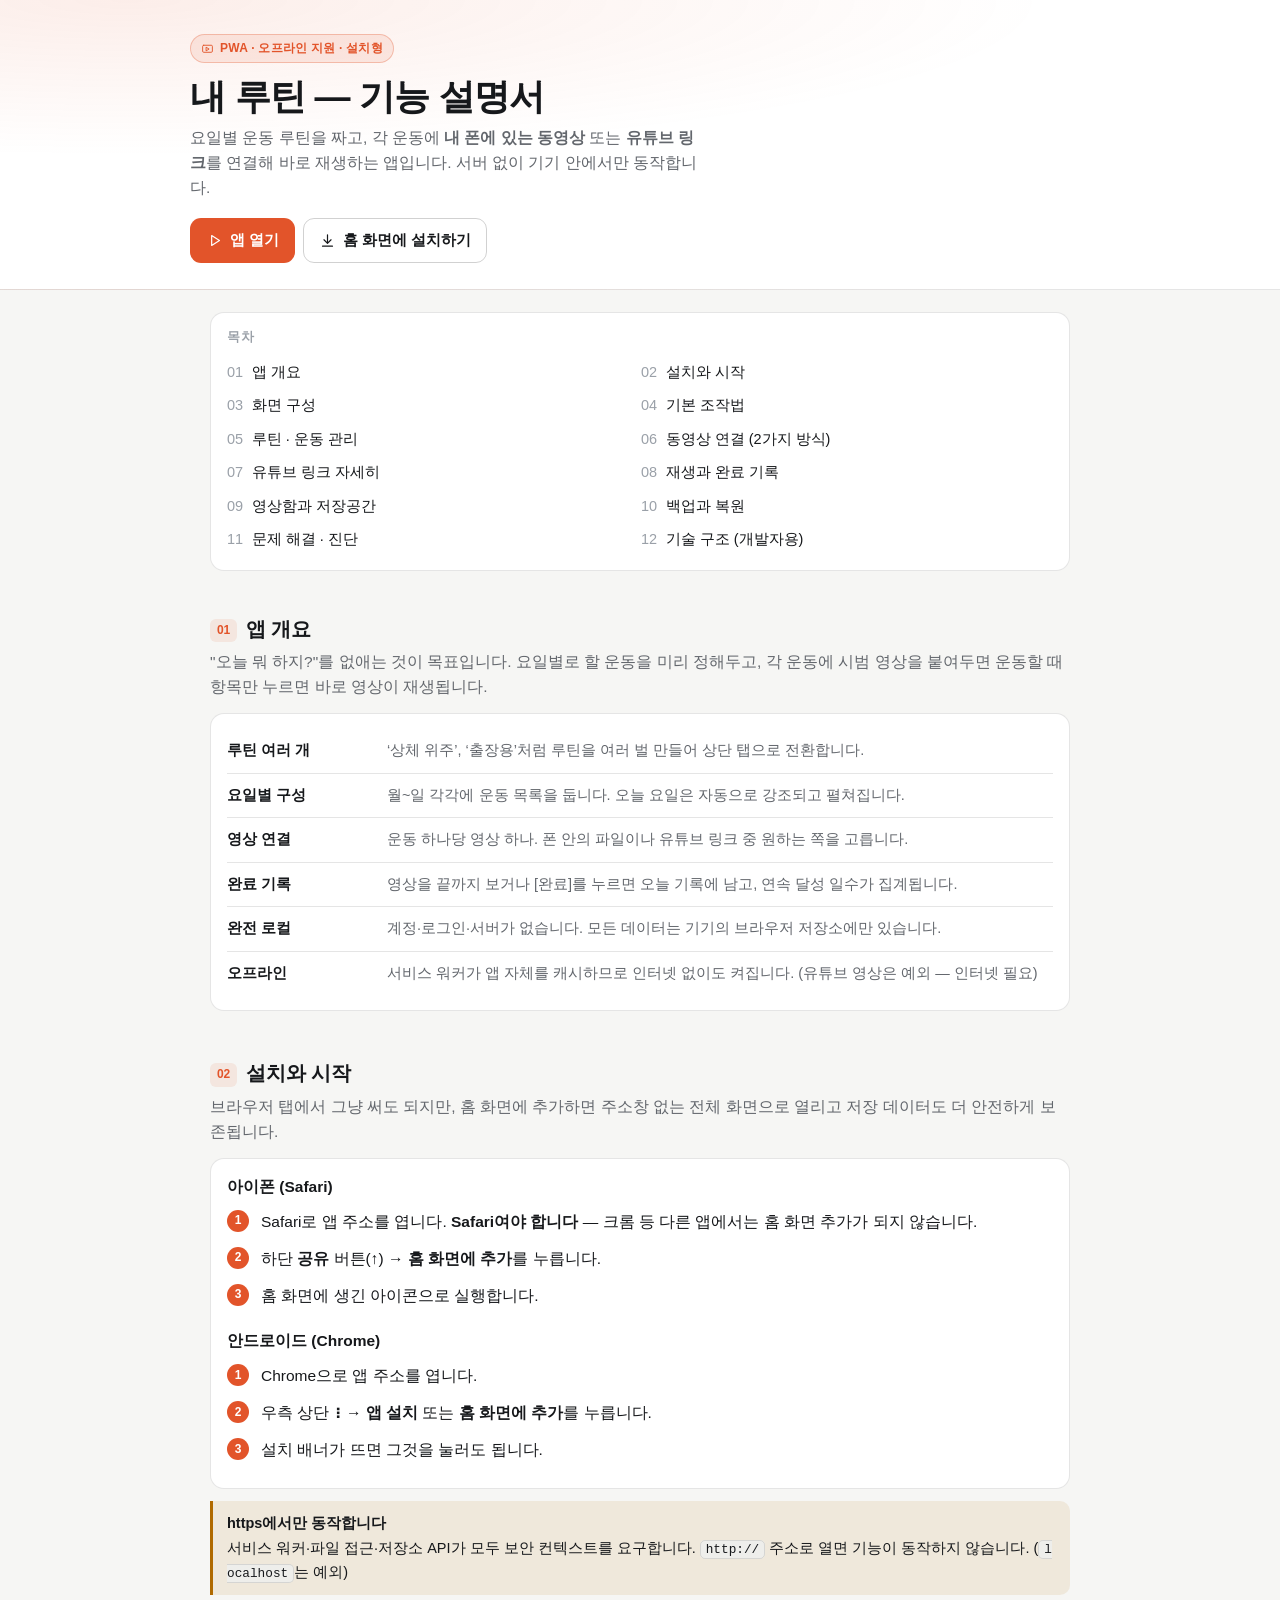
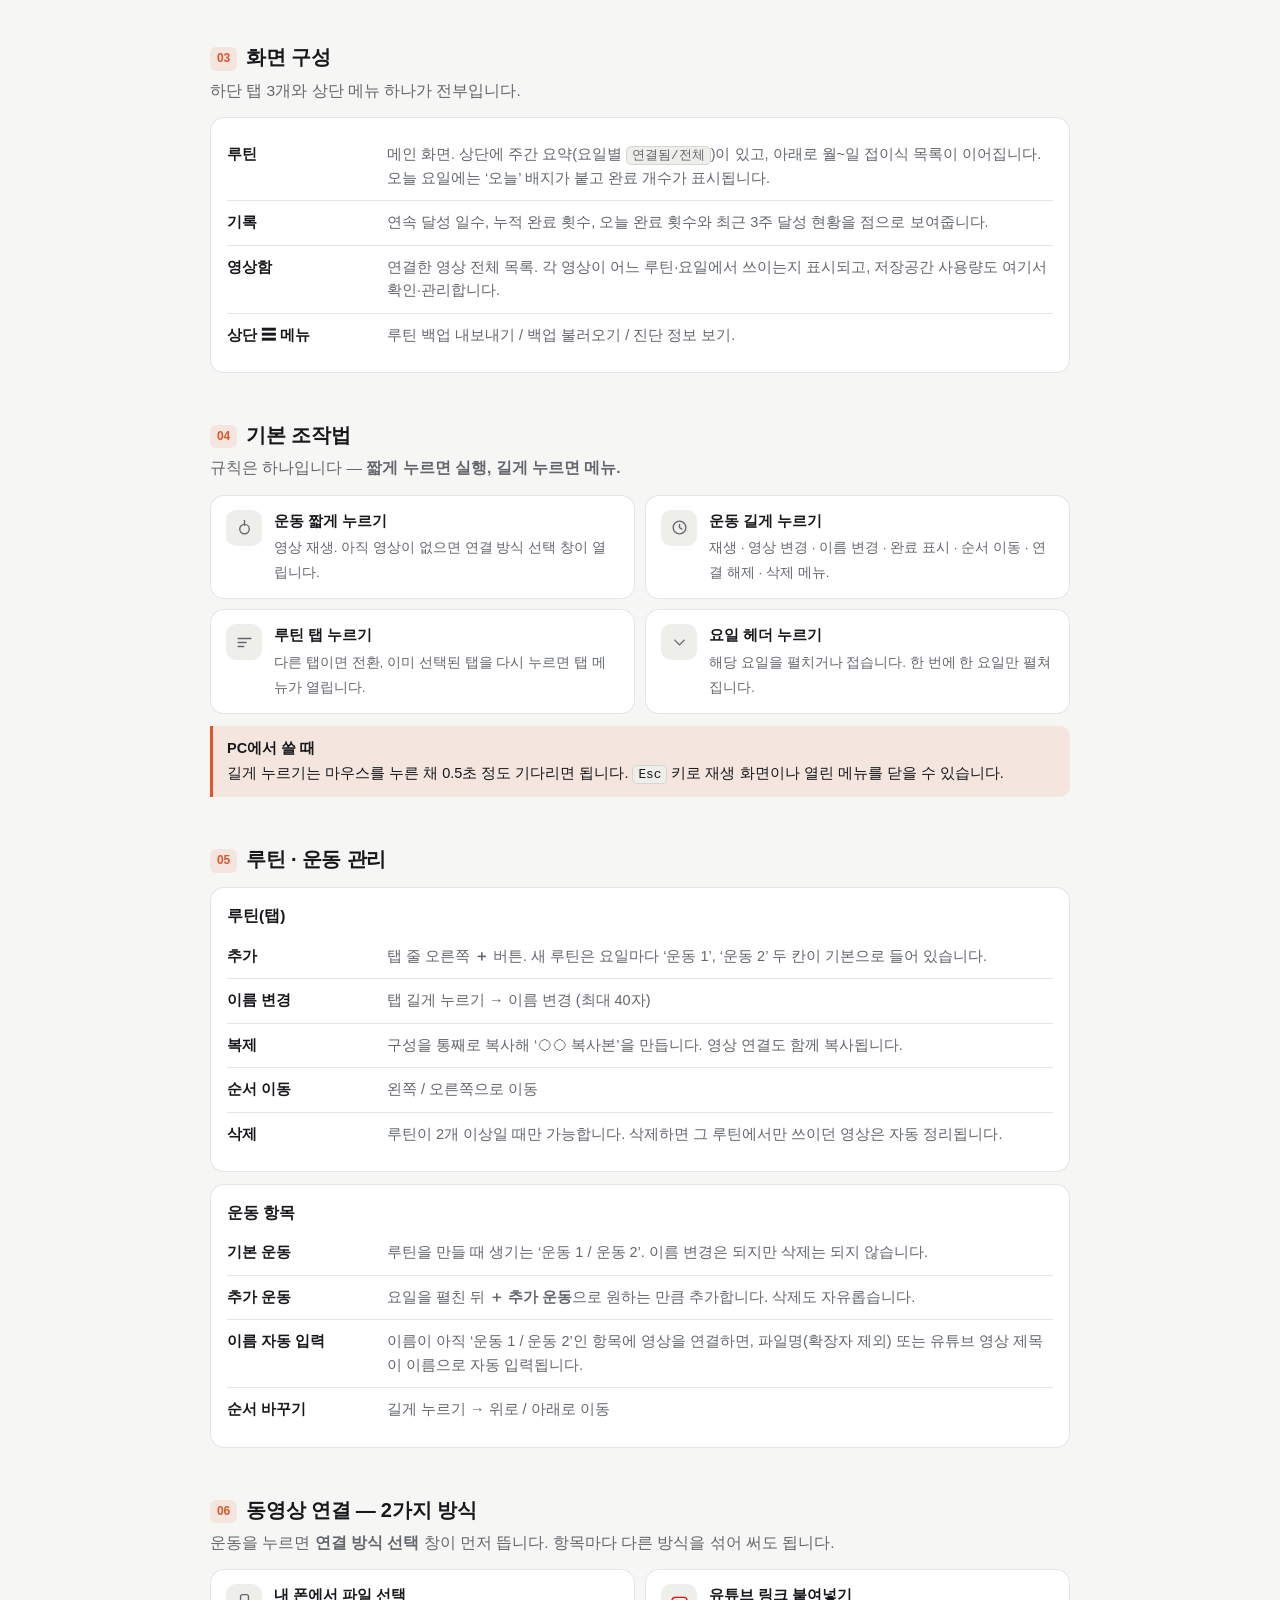
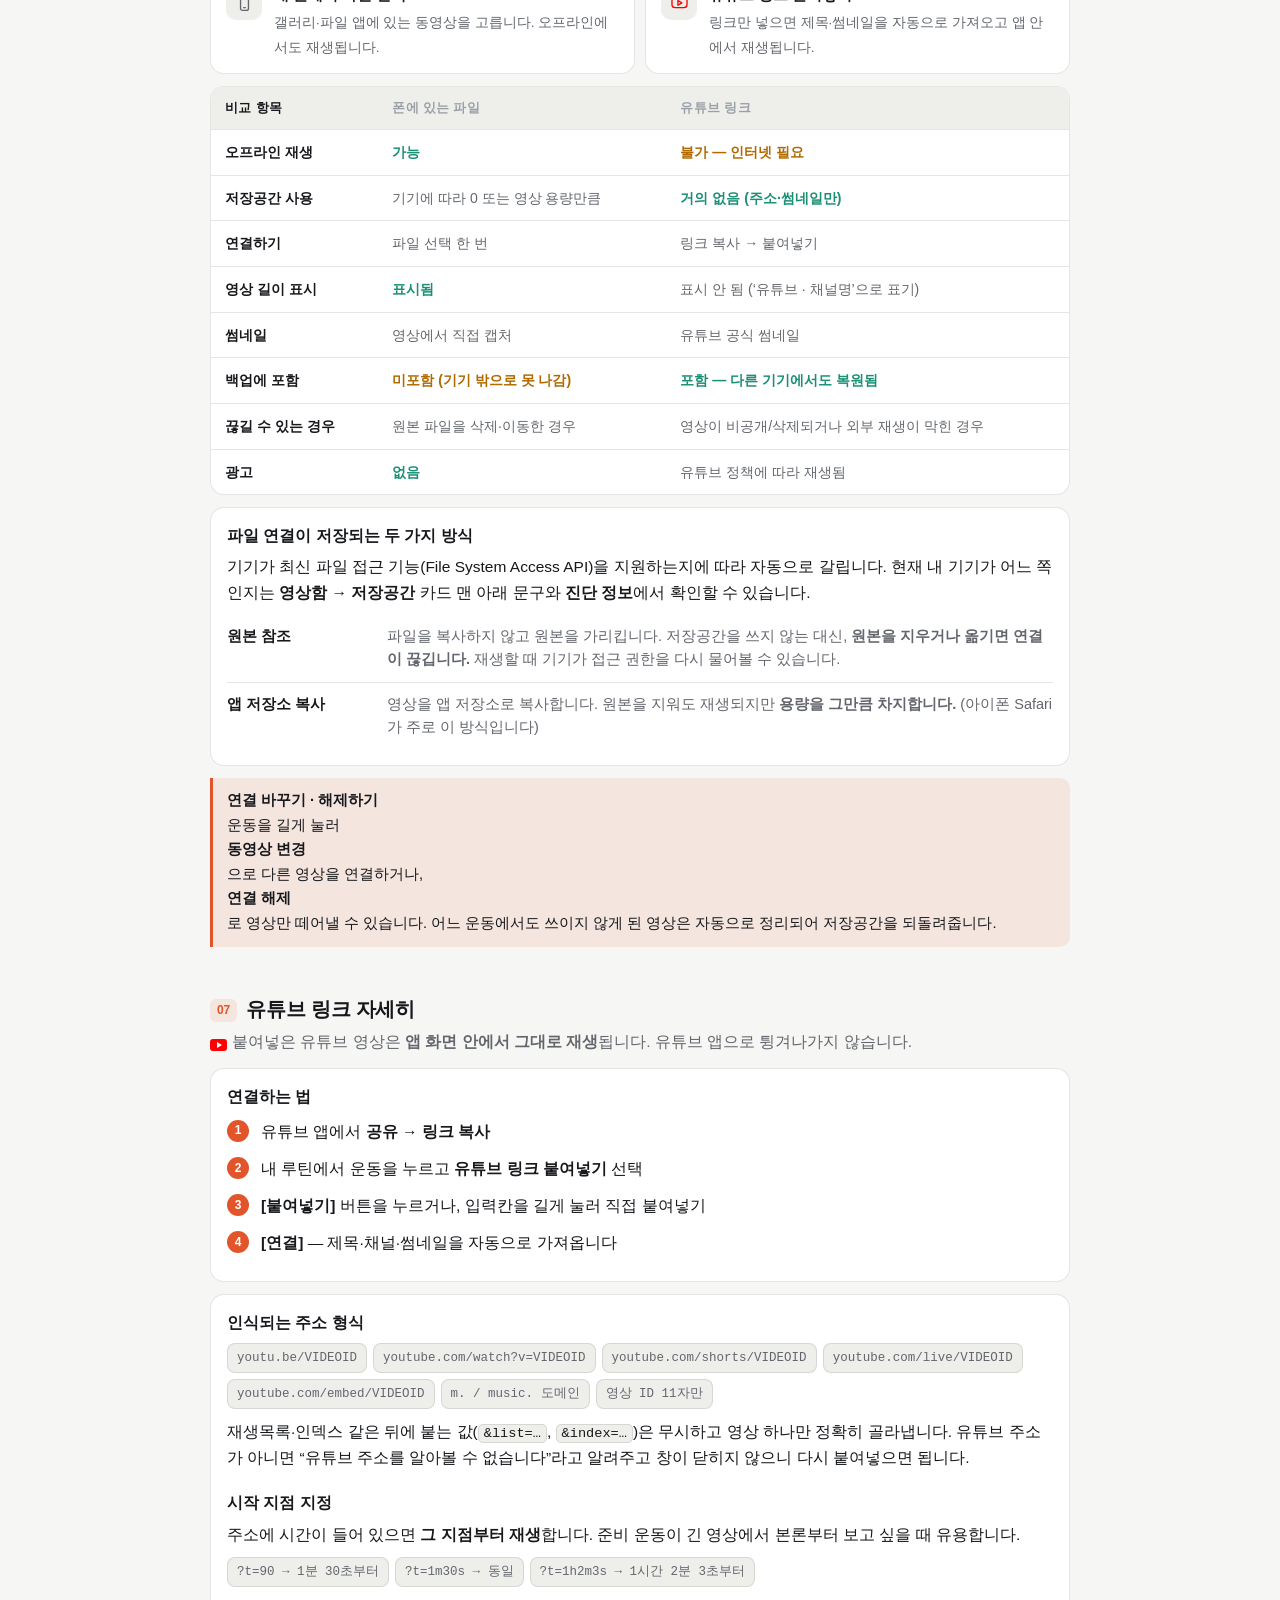
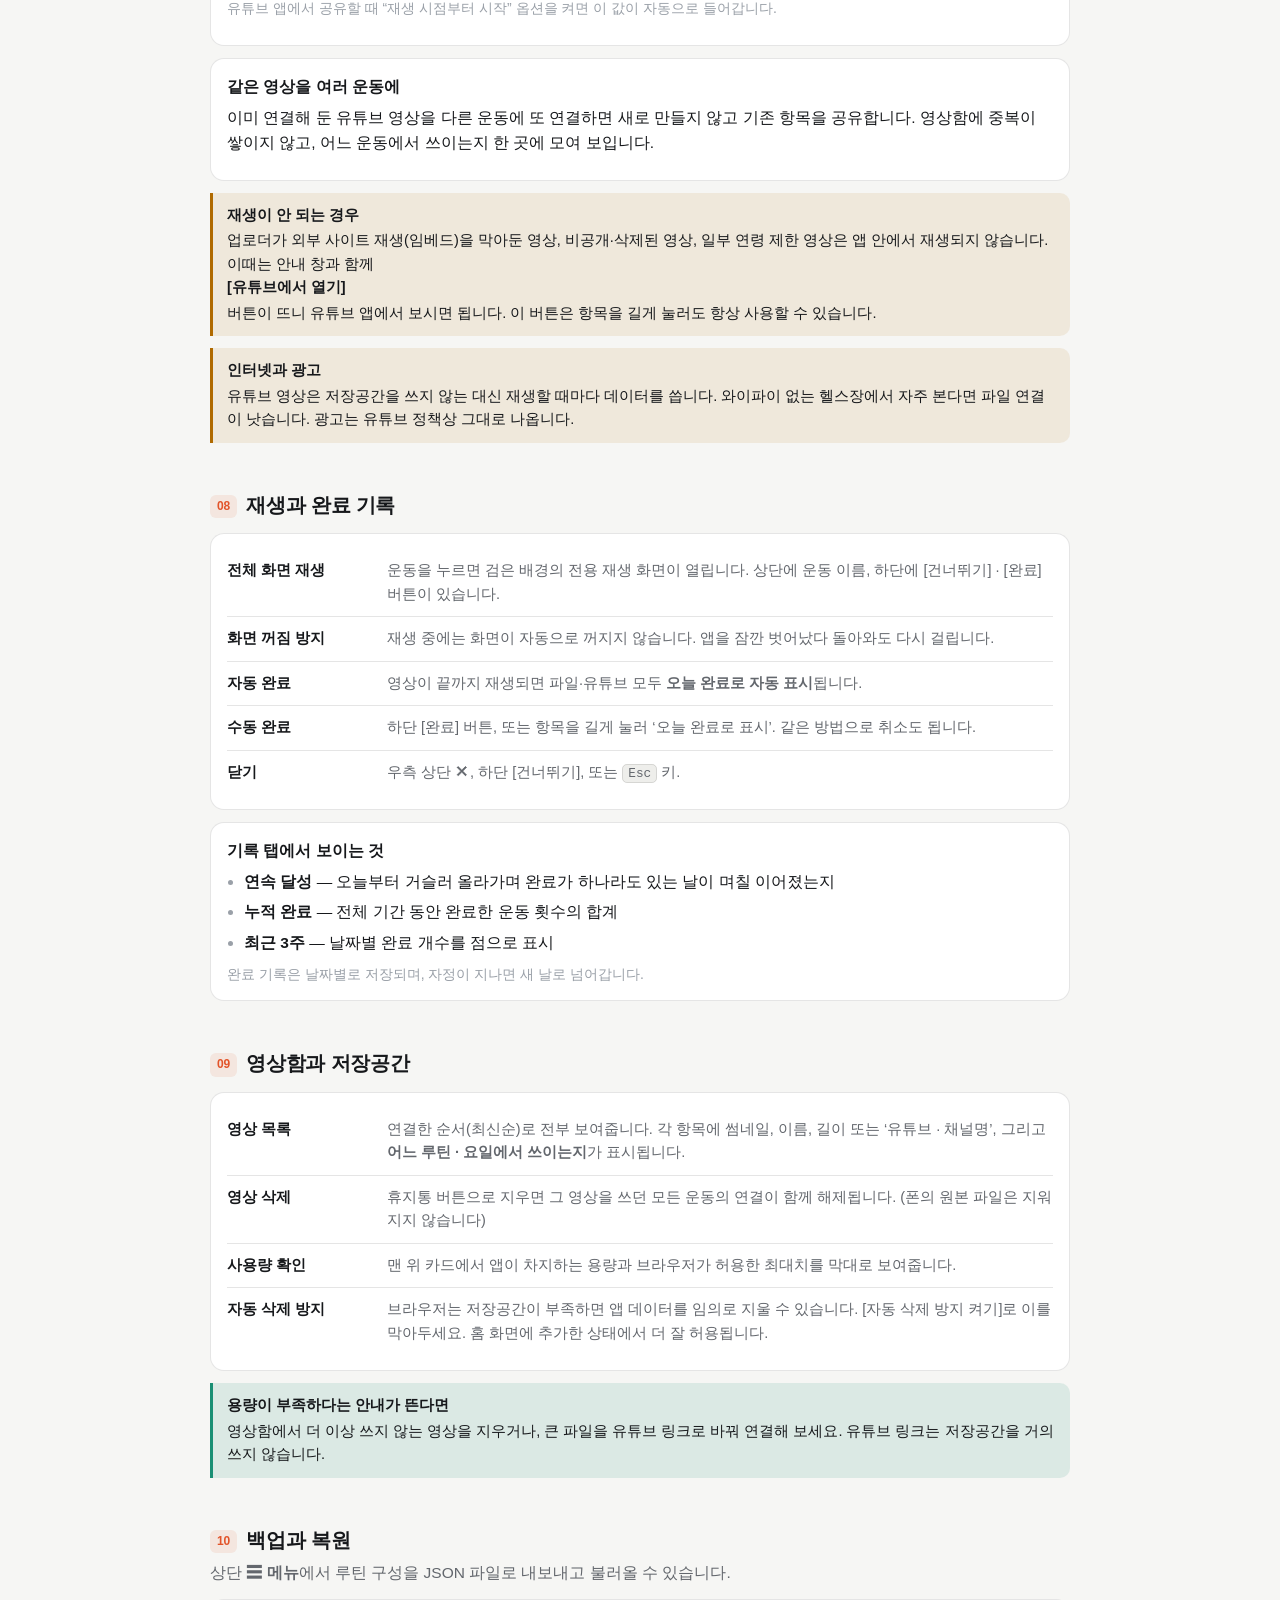
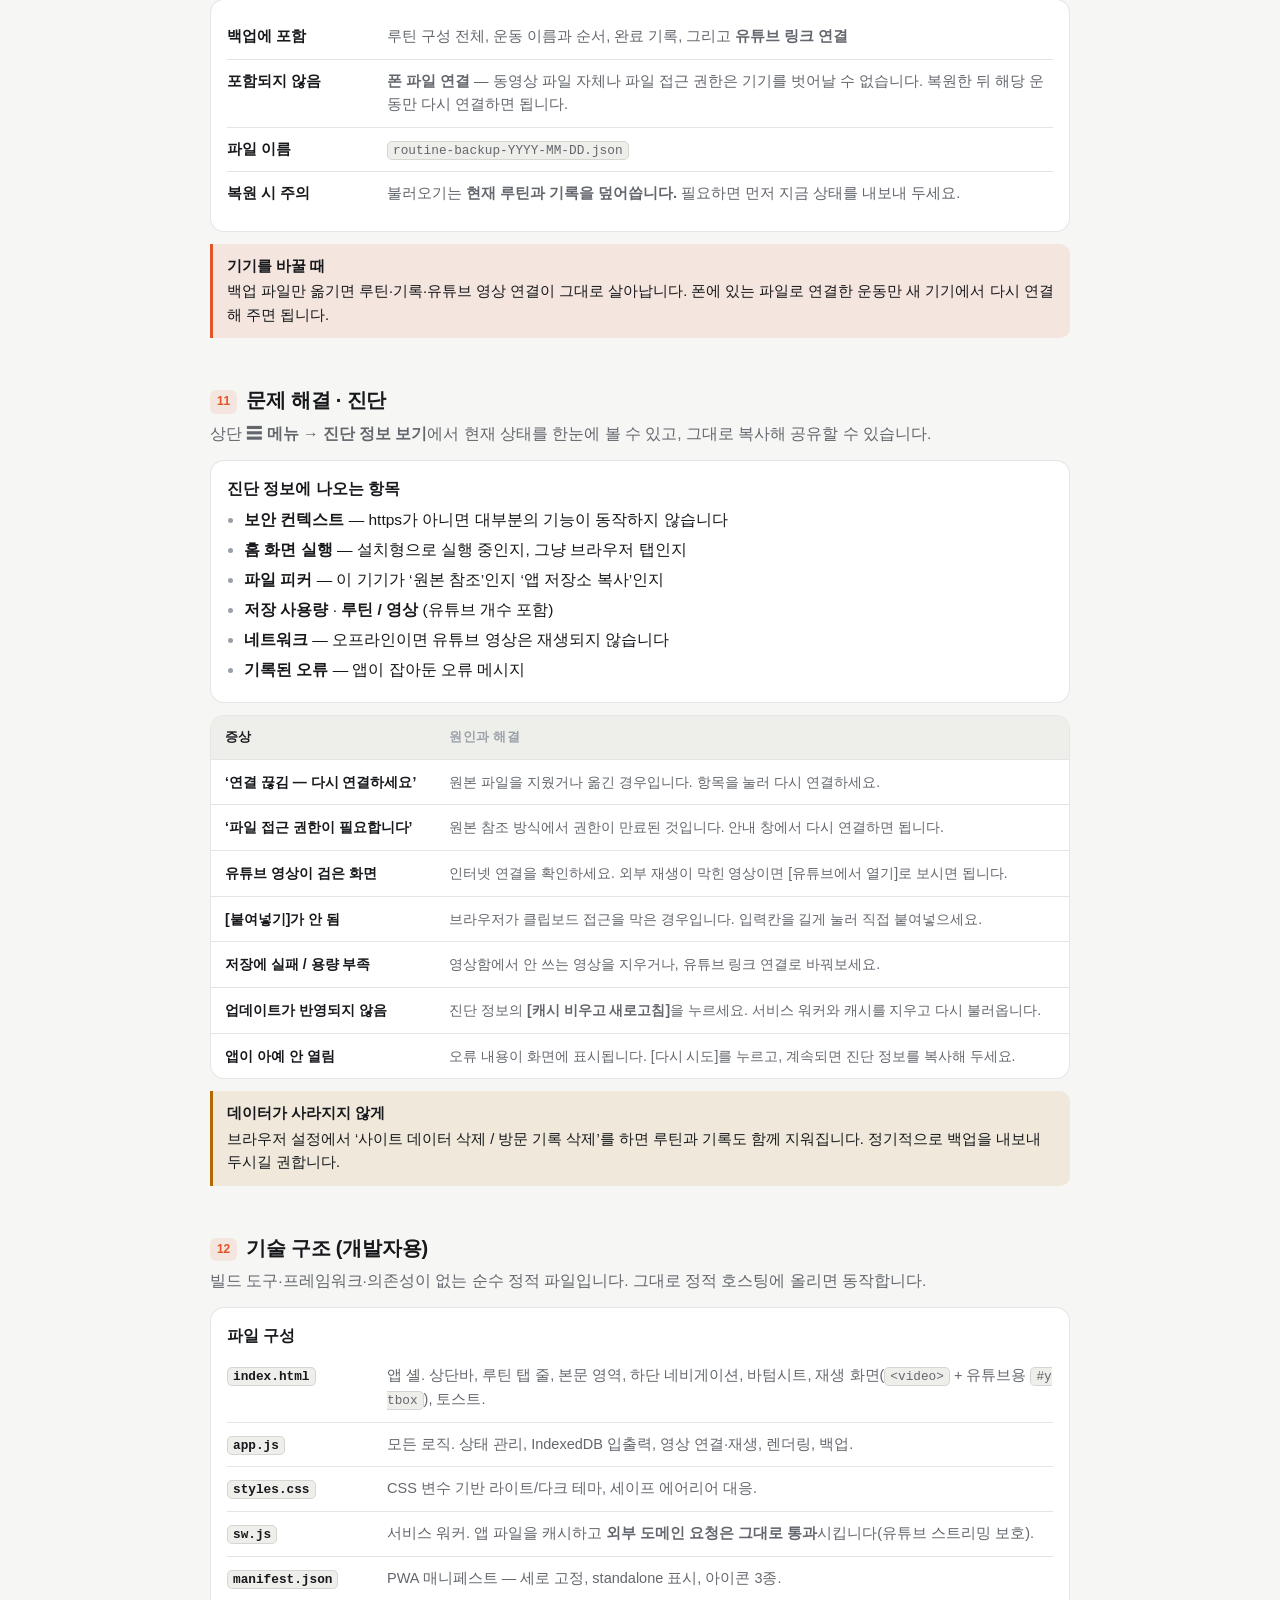
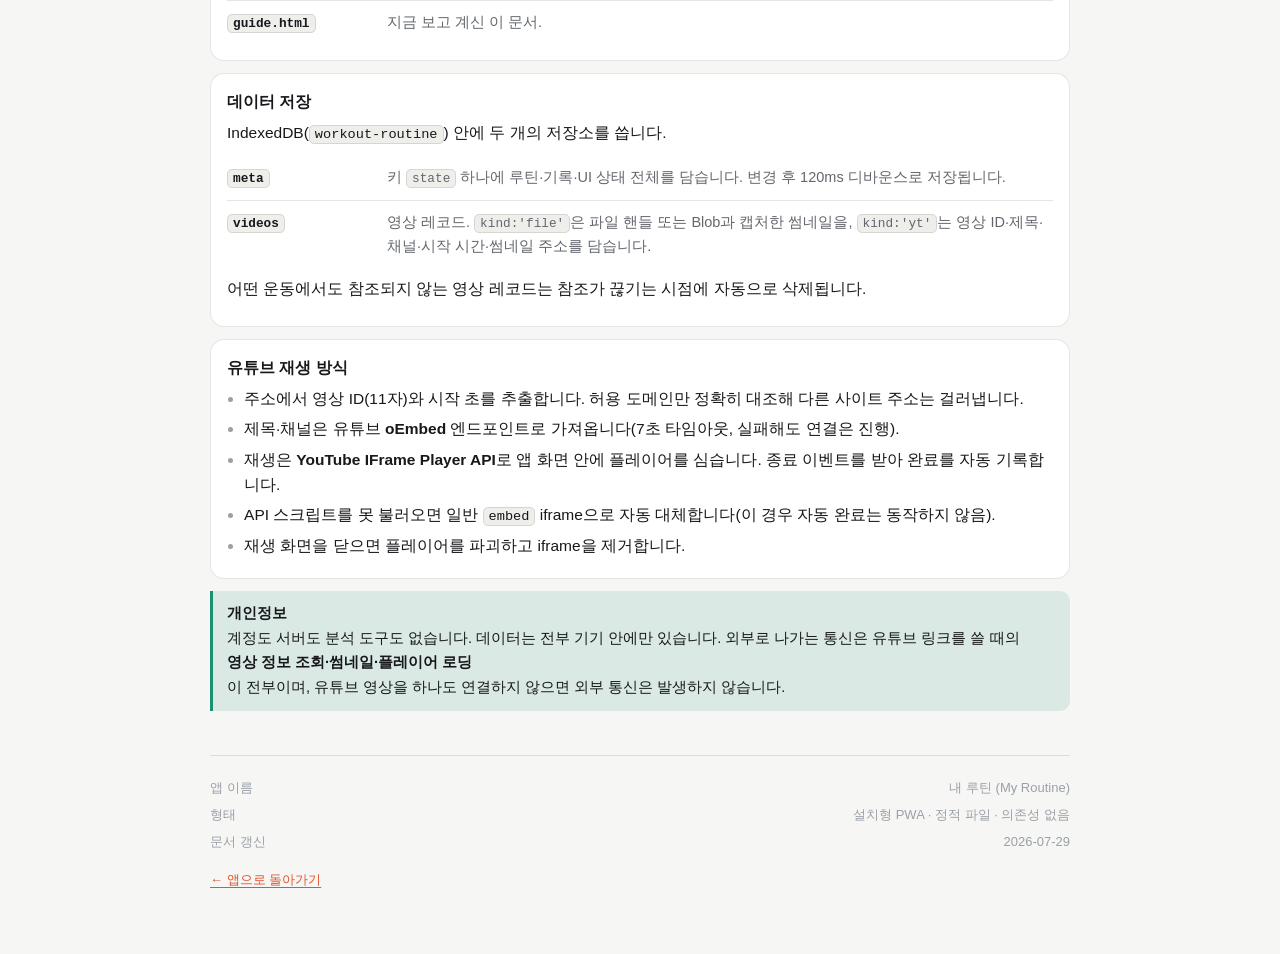
==== guide.html @ 36a38028 "유튜브 링크 연결 기능 추가 및 사용 설명서 작성 동영상 연결 방식을 폰 파일 / 유튜브 링크 중에서 고르도록 확장했다.  - 유튜브 주소 파싱: youtu.be, watch?v=" ====
<!DOCTYPE html>
<html lang="ko">
<head>
<meta charset="utf-8">
<meta name="viewport" content="width=device-width, initial-scale=1, viewport-fit=cover">
<meta name="theme-color" content="#0e1013" media="(prefers-color-scheme: dark)">
<meta name="theme-color" content="#f6f6f4" media="(prefers-color-scheme: light)">
<title>내 루틴 — 기능 설명서</title>
<link rel="icon" href="./icon-192.png">
<link rel="apple-touch-icon" href="./icon-192.png">
<style>
:root{
  color-scheme: light dark;
  --bg:#f6f6f4; --surface:#ffffff; --surface-2:#eeeeeb; --surface-3:#e4e4e0;
  --line:rgba(0,0,0,.10); --line-2:rgba(0,0,0,.18);
  --text:#16181b; --dim:#63676d; --faint:#9aa0a8;
  --accent:#e2542a; --accent-ink:#ffffff; --accent-soft:rgba(226,84,42,.10);
  --ok:#1a8f74; --ok-soft:rgba(26,143,116,.12);
  --warn:#b06a00; --warn-soft:rgba(176,106,0,.10);
  --yt:#ff0000;
  --r:14px;
  --safe-b:env(safe-area-inset-bottom,0px);
  --safe-t:env(safe-area-inset-top,0px);
  --font:-apple-system,BlinkMacSystemFont,"Pretendard","Apple SD Gothic Neo","Noto Sans KR","Malgun Gothic",Roboto,sans-serif;
  --mono:ui-monospace,SFMono-Regular,Menlo,Consolas,"D2Coding",monospace;
}
@media (prefers-color-scheme: dark){
  :root{
    --bg:#0e1013; --surface:#191c20; --surface-2:#22262b; --surface-3:#2c3138;
    --line:rgba(255,255,255,.09); --line-2:rgba(255,255,255,.18);
    --text:#e9eaec; --dim:#9aa0a8; --faint:#6d747c;
    --accent:#ff6b3d; --accent-ink:#1a0d07; --accent-soft:rgba(255,107,61,.14);
    --ok:#2fbf9e; --ok-soft:rgba(47,191,158,.14);
    --warn:#e8a33c; --warn-soft:rgba(232,163,60,.12);
    --yt:#ff3b30;
  }
}
*{box-sizing:border-box;-webkit-tap-highlight-color:transparent}
html,body{margin:0;padding:0}
body{
  background:var(--bg);color:var(--text);font-family:var(--font);
  font-size:15.5px;line-height:1.62;
  -webkit-text-size-adjust:100%;
}
svg{fill:none;stroke:currentColor;stroke-width:1.7;stroke-linecap:round;stroke-linejoin:round}
a{color:var(--accent);text-underline-offset:3px}

/* 헤더 */
.hero{
  padding:calc(var(--safe-t) + 34px) 20px 26px;
  border-bottom:1px solid var(--line);
  background:
    radial-gradient(120% 90% at 10% 0%, var(--accent-soft), transparent 60%),
    var(--surface);
}
.hero-in{max-width:900px;margin:0 auto}
.badge{
  display:inline-flex;align-items:center;gap:6px;
  font-size:12px;font-weight:600;letter-spacing:.02em;
  color:var(--accent);background:var(--accent-soft);
  border:1px solid color-mix(in srgb, var(--accent) 30%, transparent);
  padding:4px 10px;border-radius:999px;
}
.hero h1{margin:12px 0 6px;font-size:clamp(26px,6vw,36px);line-height:1.2;letter-spacing:-.02em}
.hero p{margin:0;color:var(--dim);max-width:60ch}
.hero-actions{display:flex;flex-wrap:wrap;gap:8px;margin-top:18px}
.cta{
  display:inline-flex;align-items:center;gap:7px;
  padding:10px 15px;border-radius:11px;font-size:14.5px;font-weight:600;
  text-decoration:none;border:1px solid var(--line-2);color:var(--text);
}
.cta.primary{background:var(--accent);color:var(--accent-ink);border-color:transparent}
.cta svg{width:17px;height:17px}

/* 레이아웃 */
.wrap{max-width:900px;margin:0 auto;padding:0 20px calc(60px + var(--safe-b))}
.toc{
  margin:22px 0 8px;padding:14px 16px;
  background:var(--surface);border:1px solid var(--line);border-radius:var(--r);
}
.toc b{display:block;font-size:12.5px;letter-spacing:.04em;color:var(--faint);text-transform:uppercase;margin-bottom:9px}
.toc ol{margin:0;padding:0;list-style:none;display:grid;gap:2px;grid-template-columns:1fr}
@media (min-width:640px){.toc ol{grid-template-columns:1fr 1fr}}
.toc a{display:block;padding:4px 0;color:var(--text);text-decoration:none;font-size:14.5px}
.toc a:hover{color:var(--accent)}
.toc .num{display:inline-block;width:1.7em;color:var(--faint);font-variant-numeric:tabular-nums}

section{scroll-margin-top:16px;padding-top:34px}
h2{
  font-size:20px;letter-spacing:-.01em;margin:0 0 4px;
  display:flex;align-items:baseline;gap:9px;
}
h2 .num{
  font-size:12px;font-weight:700;color:var(--accent);
  background:var(--accent-soft);border-radius:6px;padding:2px 7px;
  transform:translateY(-2px);
}
.lede{color:var(--dim);margin:0 0 14px}
h3{font-size:15.5px;margin:20px 0 6px}
p{margin:0 0 10px}

.card{
  background:var(--surface);border:1px solid var(--line);border-radius:var(--r);
  padding:15px 16px;margin:12px 0;
}
.card h3:first-child{margin-top:0}

/* 목록 */
ul.plain{margin:0;padding-left:1.1em}
ul.plain li{margin:5px 0}
ul.plain li::marker{color:var(--faint)}

dl.rows{margin:0;display:grid;gap:0}
dl.rows>div{
  display:grid;grid-template-columns:minmax(96px,148px) 1fr;gap:12px;
  padding:10px 0;border-bottom:1px solid var(--line);align-items:start;
}
dl.rows>div:last-child{border-bottom:0}
dl.rows dt{font-weight:600;font-size:14.5px}
dl.rows dd{margin:0;color:var(--dim);font-size:14.5px;min-width:0}
@media (max-width:480px){
  dl.rows>div{grid-template-columns:1fr;gap:2px}
}

/* 조작 카드 */
.gestures{display:grid;gap:10px;grid-template-columns:1fr}
@media (min-width:640px){.gestures{grid-template-columns:1fr 1fr}}
.g{
  display:flex;gap:12px;align-items:flex-start;
  background:var(--surface);border:1px solid var(--line);border-radius:var(--r);padding:14px 15px;
}
.g .ico{
  flex:0 0 auto;width:36px;height:36px;border-radius:10px;
  background:var(--surface-2);display:grid;place-items:center;color:var(--dim);
}
.g .ico svg{width:19px;height:19px}
.g b{display:block;font-size:14.5px;margin-bottom:1px}
.g span{color:var(--dim);font-size:13.5px}

/* 비교 표 */
.tablewrap{overflow-x:auto;-webkit-overflow-scrolling:touch;margin:12px 0;
  border:1px solid var(--line);border-radius:var(--r);background:var(--surface)}
table{border-collapse:collapse;width:100%;min-width:520px;font-size:14px}
th,td{padding:11px 14px;text-align:left;border-bottom:1px solid var(--line);vertical-align:top}
thead th{font-size:12.5px;letter-spacing:.03em;color:var(--faint);text-transform:uppercase;font-weight:600;
  background:var(--surface-2)}
tbody tr:last-child td{border-bottom:0}
td:first-child,th:first-child{font-weight:600;color:var(--text)}
td{color:var(--dim)}
.yes{color:var(--ok);font-weight:600}
.no{color:var(--warn);font-weight:600}

/* 코드 / 칩 */
code{
  font-family:var(--mono);font-size:.88em;
  background:var(--surface-2);border:1px solid var(--line);
  padding:1px 5px;border-radius:5px;word-break:break-all;
}
.chips{display:flex;flex-wrap:wrap;gap:6px;margin:8px 0 2px}
.chip{
  font-family:var(--mono);font-size:12.5px;
  background:var(--surface-2);border:1px solid var(--line);
  padding:4px 9px;border-radius:8px;color:var(--dim);
}

/* 콜아웃 */
.note{
  border-left:3px solid var(--accent);background:var(--accent-soft);
  border-radius:0 10px 10px 0;padding:11px 14px;margin:12px 0;font-size:14.5px;
}
.note.warn{border-left-color:var(--warn);background:var(--warn-soft)}
.note.ok{border-left-color:var(--ok);background:var(--ok-soft)}
.note b{display:block;margin-bottom:2px}

/* 단계 */
ol.steps{counter-reset:s;list-style:none;margin:10px 0;padding:0}
ol.steps li{
  counter-increment:s;position:relative;padding:0 0 12px 34px;
}
ol.steps li::before{
  content:counter(s);position:absolute;left:0;top:1px;
  width:22px;height:22px;border-radius:50%;
  background:var(--accent);color:var(--accent-ink);
  font-size:12px;font-weight:700;display:grid;place-items:center;
}
ol.steps li:last-child{padding-bottom:0}
ol.steps b{font-weight:600}

/* 유튜브 강조 */
.ytmark{
  display:inline-flex;align-items:center;justify-content:center;
  width:17px;height:12px;border-radius:3px;background:var(--yt);vertical-align:-1px;margin-right:5px;
}
.ytmark::after{content:'';width:0;height:0;margin-left:1px;
  border-left:5px solid #fff;border-top:3px solid transparent;border-bottom:3px solid transparent}

/* 푸터 */
footer{
  margin-top:44px;padding-top:18px;border-top:1px solid var(--line);
  color:var(--faint);font-size:13px;
}
footer .kv{display:flex;justify-content:space-between;gap:12px;padding:3px 0}
</style>
</head>
<body>

<header class="hero">
  <div class="hero-in">
    <span class="badge">
      <svg viewBox="0 0 24 24" style="width:13px;height:13px"><rect x="3" y="6" width="18" height="13" rx="2"/><path d="m10 10 5 3-5 3z"/></svg>
      PWA · 오프라인 지원 · 설치형
    </span>
    <h1>내 루틴 — 기능 설명서</h1>
    <p>요일별 운동 루틴을 짜고, 각 운동에 <b>내 폰에 있는 동영상</b> 또는 <b>유튜브 링크</b>를 연결해 바로 재생하는 앱입니다. 서버 없이 기기 안에서만 동작합니다.</p>
    <div class="hero-actions">
      <a class="cta primary" href="./index.html">
        <svg viewBox="0 0 24 24"><path d="m8 5 11 7-11 7z"/></svg>
        앱 열기
      </a>
      <a class="cta" href="#install">
        <svg viewBox="0 0 24 24"><path d="M12 4v11M7 11l5 5 5-5"/><path d="M5 20h14"/></svg>
        홈 화면에 설치하기
      </a>
    </div>
  </div>
</header>

<div class="wrap">

  <nav class="toc">
    <b>목차</b>
    <ol>
      <li><a href="#overview"><span class="num">01</span>앱 개요</a></li>
      <li><a href="#install"><span class="num">02</span>설치와 시작</a></li>
      <li><a href="#screens"><span class="num">03</span>화면 구성</a></li>
      <li><a href="#gestures"><span class="num">04</span>기본 조작법</a></li>
      <li><a href="#routine"><span class="num">05</span>루틴 · 운동 관리</a></li>
      <li><a href="#link"><span class="num">06</span>동영상 연결 (2가지 방식)</a></li>
      <li><a href="#youtube"><span class="num">07</span>유튜브 링크 자세히</a></li>
      <li><a href="#play"><span class="num">08</span>재생과 완료 기록</a></li>
      <li><a href="#library"><span class="num">09</span>영상함과 저장공간</a></li>
      <li><a href="#backup"><span class="num">10</span>백업과 복원</a></li>
      <li><a href="#trouble"><span class="num">11</span>문제 해결 · 진단</a></li>
      <li><a href="#tech"><span class="num">12</span>기술 구조 (개발자용)</a></li>
    </ol>
  </nav>

  <!-- 01 -->
  <section id="overview">
    <h2><span class="num">01</span>앱 개요</h2>
    <p class="lede">"오늘 뭐 하지?"를 없애는 것이 목표입니다. 요일별로 할 운동을 미리 정해두고, 각 운동에 시범 영상을 붙여두면 운동할 때 항목만 누르면 바로 영상이 재생됩니다.</p>

    <div class="card">
      <dl class="rows">
        <div><dt>루틴 여러 개</dt><dd>‘상체 위주’, ‘출장용’처럼 루틴을 여러 벌 만들어 상단 탭으로 전환합니다.</dd></div>
        <div><dt>요일별 구성</dt><dd>월~일 각각에 운동 목록을 둡니다. 오늘 요일은 자동으로 강조되고 펼쳐집니다.</dd></div>
        <div><dt>영상 연결</dt><dd>운동 하나당 영상 하나. 폰 안의 파일이나 유튜브 링크 중 원하는 쪽을 고릅니다.</dd></div>
        <div><dt>완료 기록</dt><dd>영상을 끝까지 보거나 [완료]를 누르면 오늘 기록에 남고, 연속 달성 일수가 집계됩니다.</dd></div>
        <div><dt>완전 로컬</dt><dd>계정·로그인·서버가 없습니다. 모든 데이터는 기기의 브라우저 저장소에만 있습니다.</dd></div>
        <div><dt>오프라인</dt><dd>서비스 워커가 앱 자체를 캐시하므로 인터넷 없이도 켜집니다. (유튜브 영상은 예외 — 인터넷 필요)</dd></div>
      </dl>
    </div>
  </section>

  <!-- 02 -->
  <section id="install">
    <h2><span class="num">02</span>설치와 시작</h2>
    <p class="lede">브라우저 탭에서 그냥 써도 되지만, 홈 화면에 추가하면 주소창 없는 전체 화면으로 열리고 저장 데이터도 더 안전하게 보존됩니다.</p>

    <div class="card">
      <h3>아이폰 (Safari)</h3>
      <ol class="steps">
        <li>Safari로 앱 주소를 엽니다. <b>Safari여야 합니다</b> — 크롬 등 다른 앱에서는 홈 화면 추가가 되지 않습니다.</li>
        <li>하단 <b>공유</b> 버튼(↑) → <b>홈 화면에 추가</b>를 누릅니다.</li>
        <li>홈 화면에 생긴 아이콘으로 실행합니다.</li>
      </ol>
      <h3>안드로이드 (Chrome)</h3>
      <ol class="steps">
        <li>Chrome으로 앱 주소를 엽니다.</li>
        <li>우측 상단 <b>⋮</b> → <b>앱 설치</b> 또는 <b>홈 화면에 추가</b>를 누릅니다.</li>
        <li>설치 배너가 뜨면 그것을 눌러도 됩니다.</li>
      </ol>
    </div>

    <div class="note warn">
      <b>https에서만 동작합니다</b>
      서비스 워커·파일 접근·저장소 API가 모두 보안 컨텍스트를 요구합니다. <code>http://</code> 주소로 열면 기능이 동작하지 않습니다. (<code>localhost</code>는 예외)
    </div>
  </section>

  <!-- 03 -->
  <section id="screens">
    <h2><span class="num">03</span>화면 구성</h2>
    <p class="lede">하단 탭 3개와 상단 메뉴 하나가 전부입니다.</p>

    <div class="card">
      <dl class="rows">
        <div>
          <dt>루틴</dt>
          <dd>메인 화면. 상단에 주간 요약(요일별 <code>연결됨/전체</code>)이 있고, 아래로 월~일 접이식 목록이 이어집니다. 오늘 요일에는 ‘오늘’ 배지가 붙고 완료 개수가 표시됩니다.</dd>
        </div>
        <div>
          <dt>기록</dt>
          <dd>연속 달성 일수, 누적 완료 횟수, 오늘 완료 횟수와 최근 3주 달성 현황을 점으로 보여줍니다.</dd>
        </div>
        <div>
          <dt>영상함</dt>
          <dd>연결한 영상 전체 목록. 각 영상이 어느 루틴·요일에서 쓰이는지 표시되고, 저장공간 사용량도 여기서 확인·관리합니다.</dd>
        </div>
        <div>
          <dt>상단 ☰ 메뉴</dt>
          <dd>루틴 백업 내보내기 / 백업 불러오기 / 진단 정보 보기.</dd>
        </div>
      </dl>
    </div>
  </section>

  <!-- 04 -->
  <section id="gestures">
    <h2><span class="num">04</span>기본 조작법</h2>
    <p class="lede">규칙은 하나입니다 — <b>짧게 누르면 실행, 길게 누르면 메뉴.</b></p>

    <div class="gestures">
      <div class="g">
        <span class="ico"><svg viewBox="0 0 24 24"><path d="M12 3v6"/><circle cx="12" cy="14" r="6"/></svg></span>
        <div><b>운동 짧게 누르기</b><span>영상 재생. 아직 영상이 없으면 연결 방식 선택 창이 열립니다.</span></div>
      </div>
      <div class="g">
        <span class="ico"><svg viewBox="0 0 24 24"><circle cx="12" cy="12" r="8"/><path d="M12 8v4l3 2"/></svg></span>
        <div><b>운동 길게 누르기</b><span>재생 · 영상 변경 · 이름 변경 · 완료 표시 · 순서 이동 · 연결 해제 · 삭제 메뉴.</span></div>
      </div>
      <div class="g">
        <span class="ico"><svg viewBox="0 0 24 24"><path d="M4 7h16M4 12h10M4 17h7"/></svg></span>
        <div><b>루틴 탭 누르기</b><span>다른 탭이면 전환, 이미 선택된 탭을 다시 누르면 탭 메뉴가 열립니다.</span></div>
      </div>
      <div class="g">
        <span class="ico"><svg viewBox="0 0 24 24"><path d="m6 9 6 6 6-6"/></svg></span>
        <div><b>요일 헤더 누르기</b><span>해당 요일을 펼치거나 접습니다. 한 번에 한 요일만 펼쳐집니다.</span></div>
      </div>
    </div>

    <div class="note">
      <b>PC에서 쓸 때</b>
      길게 누르기는 마우스를 누른 채 0.5초 정도 기다리면 됩니다. <code>Esc</code> 키로 재생 화면이나 열린 메뉴를 닫을 수 있습니다.
    </div>
  </section>

  <!-- 05 -->
  <section id="routine">
    <h2><span class="num">05</span>루틴 · 운동 관리</h2>

    <div class="card">
      <h3>루틴(탭)</h3>
      <dl class="rows">
        <div><dt>추가</dt><dd>탭 줄 오른쪽 <b>＋</b> 버튼. 새 루틴은 요일마다 ‘운동 1’, ‘운동 2’ 두 칸이 기본으로 들어 있습니다.</dd></div>
        <div><dt>이름 변경</dt><dd>탭 길게 누르기 → 이름 변경 (최대 40자)</dd></div>
        <div><dt>복제</dt><dd>구성을 통째로 복사해 ‘◯◯ 복사본’을 만듭니다. 영상 연결도 함께 복사됩니다.</dd></div>
        <div><dt>순서 이동</dt><dd>왼쪽 / 오른쪽으로 이동</dd></div>
        <div><dt>삭제</dt><dd>루틴이 2개 이상일 때만 가능합니다. 삭제하면 그 루틴에서만 쓰이던 영상은 자동 정리됩니다.</dd></div>
      </dl>
    </div>

    <div class="card">
      <h3>운동 항목</h3>
      <dl class="rows">
        <div><dt>기본 운동</dt><dd>루틴을 만들 때 생기는 ‘운동 1 / 운동 2’. 이름 변경은 되지만 삭제는 되지 않습니다.</dd></div>
        <div><dt>추가 운동</dt><dd>요일을 펼친 뒤 <b>＋ 추가 운동</b>으로 원하는 만큼 추가합니다. 삭제도 자유롭습니다.</dd></div>
        <div><dt>이름 자동 입력</dt><dd>이름이 아직 ‘운동 1 / 운동 2’인 항목에 영상을 연결하면, 파일명(확장자 제외) 또는 유튜브 영상 제목이 이름으로 자동 입력됩니다.</dd></div>
        <div><dt>순서 바꾸기</dt><dd>길게 누르기 → 위로 / 아래로 이동</dd></div>
      </dl>
    </div>
  </section>

  <!-- 06 -->
  <section id="link">
    <h2><span class="num">06</span>동영상 연결 — 2가지 방식</h2>
    <p class="lede">운동을 누르면 <b>연결 방식 선택</b> 창이 먼저 뜹니다. 항목마다 다른 방식을 섞어 써도 됩니다.</p>

    <div class="gestures">
      <div class="g">
        <span class="ico"><svg viewBox="0 0 24 24"><rect x="7" y="2" width="10" height="20" rx="2.5"/><path d="M11 18.5h2"/></svg></span>
        <div><b>내 폰에서 파일 선택</b><span>갤러리·파일 앱에 있는 동영상을 고릅니다. 오프라인에서도 재생됩니다.</span></div>
      </div>
      <div class="g">
        <span class="ico" style="color:var(--yt)"><svg viewBox="0 0 24 24"><rect x="2.5" y="5.5" width="19" height="13" rx="4"/><path d="m10 9.5 5 3-5 3z"/></svg></span>
        <div><b>유튜브 링크 붙여넣기</b><span>링크만 넣으면 제목·썸네일을 자동으로 가져오고 앱 안에서 재생됩니다.</span></div>
      </div>
    </div>

    <div class="tablewrap">
      <table>
        <thead>
          <tr><th>비교 항목</th><th>폰에 있는 파일</th><th>유튜브 링크</th></tr>
        </thead>
        <tbody>
          <tr><td>오프라인 재생</td><td class="yes">가능</td><td class="no">불가 — 인터넷 필요</td></tr>
          <tr><td>저장공간 사용</td><td>기기에 따라 0 또는 영상 용량만큼</td><td class="yes">거의 없음 (주소·썸네일만)</td></tr>
          <tr><td>연결하기</td><td>파일 선택 한 번</td><td>링크 복사 → 붙여넣기</td></tr>
          <tr><td>영상 길이 표시</td><td class="yes">표시됨</td><td>표시 안 됨 (‘유튜브 · 채널명’으로 표기)</td></tr>
          <tr><td>썸네일</td><td>영상에서 직접 캡처</td><td>유튜브 공식 썸네일</td></tr>
          <tr><td>백업에 포함</td><td class="no">미포함 (기기 밖으로 못 나감)</td><td class="yes">포함 — 다른 기기에서도 복원됨</td></tr>
          <tr><td>끊길 수 있는 경우</td><td>원본 파일을 삭제·이동한 경우</td><td>영상이 비공개/삭제되거나 외부 재생이 막힌 경우</td></tr>
          <tr><td>광고</td><td class="yes">없음</td><td>유튜브 정책에 따라 재생됨</td></tr>
        </tbody>
      </table>
    </div>

    <div class="card">
      <h3>파일 연결이 저장되는 두 가지 방식</h3>
      <p>기기가 최신 파일 접근 기능(File System Access API)을 지원하는지에 따라 자동으로 갈립니다. 현재 내 기기가 어느 쪽인지는 <b>영상함 → 저장공간</b> 카드 맨 아래 문구와 <b>진단 정보</b>에서 확인할 수 있습니다.</p>
      <dl class="rows">
        <div>
          <dt>원본 참조</dt>
          <dd>파일을 복사하지 않고 원본을 가리킵니다. 저장공간을 쓰지 않는 대신, <b>원본을 지우거나 옮기면 연결이 끊깁니다.</b> 재생할 때 기기가 접근 권한을 다시 물어볼 수 있습니다.</dd>
        </div>
        <div>
          <dt>앱 저장소 복사</dt>
          <dd>영상을 앱 저장소로 복사합니다. 원본을 지워도 재생되지만 <b>용량을 그만큼 차지합니다.</b> (아이폰 Safari가 주로 이 방식입니다)</dd>
        </div>
      </dl>
    </div>

    <div class="note">
      <b>연결 바꾸기 · 해제하기</b>
      운동을 길게 눌러 <b>동영상 변경</b>으로 다른 영상을 연결하거나, <b>연결 해제</b>로 영상만 떼어낼 수 있습니다. 어느 운동에서도 쓰이지 않게 된 영상은 자동으로 정리되어 저장공간을 되돌려줍니다.
    </div>
  </section>

  <!-- 07 -->
  <section id="youtube">
    <h2><span class="num">07</span>유튜브 링크 자세히</h2>
    <p class="lede"><span class="ytmark"></span>붙여넣은 유튜브 영상은 <b>앱 화면 안에서 그대로 재생</b>됩니다. 유튜브 앱으로 튕겨나가지 않습니다.</p>

    <div class="card">
      <h3>연결하는 법</h3>
      <ol class="steps">
        <li>유튜브 앱에서 <b>공유 → 링크 복사</b></li>
        <li>내 루틴에서 운동을 누르고 <b>유튜브 링크 붙여넣기</b> 선택</li>
        <li><b>[붙여넣기]</b> 버튼을 누르거나, 입력칸을 길게 눌러 직접 붙여넣기</li>
        <li><b>[연결]</b> — 제목·채널·썸네일을 자동으로 가져옵니다</li>
      </ol>
    </div>

    <div class="card">
      <h3>인식되는 주소 형식</h3>
      <div class="chips">
        <span class="chip">youtu.be/VIDEOID</span>
        <span class="chip">youtube.com/watch?v=VIDEOID</span>
        <span class="chip">youtube.com/shorts/VIDEOID</span>
        <span class="chip">youtube.com/live/VIDEOID</span>
        <span class="chip">youtube.com/embed/VIDEOID</span>
        <span class="chip">m. / music. 도메인</span>
        <span class="chip">영상 ID 11자만</span>
      </div>
      <p style="margin-top:10px">재생목록·인덱스 같은 뒤에 붙는 값(<code>&amp;list=…</code>, <code>&amp;index=…</code>)은 무시하고 영상 하나만 정확히 골라냅니다. 유튜브 주소가 아니면 “유튜브 주소를 알아볼 수 없습니다”라고 알려주고 창이 닫히지 않으니 다시 붙여넣으면 됩니다.</p>

      <h3>시작 지점 지정</h3>
      <p>주소에 시간이 들어 있으면 <b>그 지점부터 재생</b>합니다. 준비 운동이 긴 영상에서 본론부터 보고 싶을 때 유용합니다.</p>
      <div class="chips">
        <span class="chip">?t=90 → 1분 30초부터</span>
        <span class="chip">?t=1m30s → 동일</span>
        <span class="chip">?t=1h2m3s → 1시간 2분 3초부터</span>
      </div>
      <p style="margin-top:10px;font-size:14px;color:var(--faint)">유튜브 앱에서 공유할 때 “재생 시점부터 시작” 옵션을 켜면 이 값이 자동으로 들어갑니다.</p>
    </div>

    <div class="card">
      <h3>같은 영상을 여러 운동에</h3>
      <p>이미 연결해 둔 유튜브 영상을 다른 운동에 또 연결하면 새로 만들지 않고 기존 항목을 공유합니다. 영상함에 중복이 쌓이지 않고, 어느 운동에서 쓰이는지 한 곳에 모여 보입니다.</p>
    </div>

    <div class="note warn">
      <b>재생이 안 되는 경우</b>
      업로더가 외부 사이트 재생(임베드)을 막아둔 영상, 비공개·삭제된 영상, 일부 연령 제한 영상은 앱 안에서 재생되지 않습니다. 이때는 안내 창과 함께 <b>[유튜브에서 열기]</b> 버튼이 뜨니 유튜브 앱에서 보시면 됩니다. 이 버튼은 항목을 길게 눌러도 항상 사용할 수 있습니다.
    </div>

    <div class="note warn">
      <b>인터넷과 광고</b>
      유튜브 영상은 저장공간을 쓰지 않는 대신 재생할 때마다 데이터를 씁니다. 와이파이 없는 헬스장에서 자주 본다면 파일 연결이 낫습니다. 광고는 유튜브 정책상 그대로 나옵니다.
    </div>
  </section>

  <!-- 08 -->
  <section id="play">
    <h2><span class="num">08</span>재생과 완료 기록</h2>

    <div class="card">
      <dl class="rows">
        <div><dt>전체 화면 재생</dt><dd>운동을 누르면 검은 배경의 전용 재생 화면이 열립니다. 상단에 운동 이름, 하단에 [건너뛰기] · [완료] 버튼이 있습니다.</dd></div>
        <div><dt>화면 꺼짐 방지</dt><dd>재생 중에는 화면이 자동으로 꺼지지 않습니다. 앱을 잠깐 벗어났다 돌아와도 다시 걸립니다.</dd></div>
        <div><dt>자동 완료</dt><dd>영상이 끝까지 재생되면 파일·유튜브 모두 <b>오늘 완료로 자동 표시</b>됩니다.</dd></div>
        <div><dt>수동 완료</dt><dd>하단 [완료] 버튼, 또는 항목을 길게 눌러 ‘오늘 완료로 표시’. 같은 방법으로 취소도 됩니다.</dd></div>
        <div><dt>닫기</dt><dd>우측 상단 ✕, 하단 [건너뛰기], 또는 <code>Esc</code> 키.</dd></div>
      </dl>
    </div>

    <div class="card">
      <h3>기록 탭에서 보이는 것</h3>
      <ul class="plain">
        <li><b>연속 달성</b> — 오늘부터 거슬러 올라가며 완료가 하나라도 있는 날이 며칠 이어졌는지</li>
        <li><b>누적 완료</b> — 전체 기간 동안 완료한 운동 횟수의 합계</li>
        <li><b>최근 3주</b> — 날짜별 완료 개수를 점으로 표시</li>
      </ul>
      <p style="margin:8px 0 0;font-size:14px;color:var(--faint)">완료 기록은 날짜별로 저장되며, 자정이 지나면 새 날로 넘어갑니다.</p>
    </div>
  </section>

  <!-- 09 -->
  <section id="library">
    <h2><span class="num">09</span>영상함과 저장공간</h2>

    <div class="card">
      <dl class="rows">
        <div><dt>영상 목록</dt><dd>연결한 순서(최신순)로 전부 보여줍니다. 각 항목에 썸네일, 이름, 길이 또는 ‘유튜브 · 채널명’, 그리고 <b>어느 루틴 · 요일에서 쓰이는지</b>가 표시됩니다.</dd></div>
        <div><dt>영상 삭제</dt><dd>휴지통 버튼으로 지우면 그 영상을 쓰던 모든 운동의 연결이 함께 해제됩니다. (폰의 원본 파일은 지워지지 않습니다)</dd></div>
        <div><dt>사용량 확인</dt><dd>맨 위 카드에서 앱이 차지하는 용량과 브라우저가 허용한 최대치를 막대로 보여줍니다.</dd></div>
        <div><dt>자동 삭제 방지</dt><dd>브라우저는 저장공간이 부족하면 앱 데이터를 임의로 지울 수 있습니다. [자동 삭제 방지 켜기]로 이를 막아두세요. 홈 화면에 추가한 상태에서 더 잘 허용됩니다.</dd></div>
      </dl>
    </div>

    <div class="note ok">
      <b>용량이 부족하다는 안내가 뜬다면</b>
      영상함에서 더 이상 쓰지 않는 영상을 지우거나, 큰 파일을 유튜브 링크로 바꿔 연결해 보세요. 유튜브 링크는 저장공간을 거의 쓰지 않습니다.
    </div>
  </section>

  <!-- 10 -->
  <section id="backup">
    <h2><span class="num">10</span>백업과 복원</h2>
    <p class="lede">상단 <b>☰ 메뉴</b>에서 루틴 구성을 JSON 파일로 내보내고 불러올 수 있습니다.</p>

    <div class="card">
      <dl class="rows">
        <div><dt>백업에 포함</dt><dd>루틴 구성 전체, 운동 이름과 순서, 완료 기록, 그리고 <b>유튜브 링크 연결</b></dd></div>
        <div><dt>포함되지 않음</dt><dd><b>폰 파일 연결</b> — 동영상 파일 자체나 파일 접근 권한은 기기를 벗어날 수 없습니다. 복원한 뒤 해당 운동만 다시 연결하면 됩니다.</dd></div>
        <div><dt>파일 이름</dt><dd><code>routine-backup-YYYY-MM-DD.json</code></dd></div>
        <div><dt>복원 시 주의</dt><dd>불러오기는 <b>현재 루틴과 기록을 덮어씁니다.</b> 필요하면 먼저 지금 상태를 내보내 두세요.</dd></div>
      </dl>
    </div>

    <div class="note">
      <b>기기를 바꿀 때</b>
      백업 파일만 옮기면 루틴·기록·유튜브 영상 연결이 그대로 살아납니다. 폰에 있는 파일로 연결한 운동만 새 기기에서 다시 연결해 주면 됩니다.
    </div>
  </section>

  <!-- 11 -->
  <section id="trouble">
    <h2><span class="num">11</span>문제 해결 · 진단</h2>
    <p class="lede">상단 <b>☰ 메뉴 → 진단 정보 보기</b>에서 현재 상태를 한눈에 볼 수 있고, 그대로 복사해 공유할 수 있습니다.</p>

    <div class="card">
      <h3>진단 정보에 나오는 항목</h3>
      <ul class="plain">
        <li><b>보안 컨텍스트</b> — https가 아니면 대부분의 기능이 동작하지 않습니다</li>
        <li><b>홈 화면 실행</b> — 설치형으로 실행 중인지, 그냥 브라우저 탭인지</li>
        <li><b>파일 피커</b> — 이 기기가 ‘원본 참조’인지 ‘앱 저장소 복사’인지</li>
        <li><b>저장 사용량</b> · <b>루틴 / 영상</b> (유튜브 개수 포함)</li>
        <li><b>네트워크</b> — 오프라인이면 유튜브 영상은 재생되지 않습니다</li>
        <li><b>기록된 오류</b> — 앱이 잡아둔 오류 메시지</li>
      </ul>
    </div>

    <div class="tablewrap">
      <table>
        <thead><tr><th>증상</th><th>원인과 해결</th></tr></thead>
        <tbody>
          <tr><td>‘연결 끊김 — 다시 연결하세요’</td><td>원본 파일을 지웠거나 옮긴 경우입니다. 항목을 눌러 다시 연결하세요.</td></tr>
          <tr><td>‘파일 접근 권한이 필요합니다’</td><td>원본 참조 방식에서 권한이 만료된 것입니다. 안내 창에서 다시 연결하면 됩니다.</td></tr>
          <tr><td>유튜브 영상이 검은 화면</td><td>인터넷 연결을 확인하세요. 외부 재생이 막힌 영상이면 [유튜브에서 열기]로 보시면 됩니다.</td></tr>
          <tr><td>[붙여넣기]가 안 됨</td><td>브라우저가 클립보드 접근을 막은 경우입니다. 입력칸을 길게 눌러 직접 붙여넣으세요.</td></tr>
          <tr><td>저장에 실패 / 용량 부족</td><td>영상함에서 안 쓰는 영상을 지우거나, 유튜브 링크 연결로 바꿔보세요.</td></tr>
          <tr><td>업데이트가 반영되지 않음</td><td>진단 정보의 <b>[캐시 비우고 새로고침]</b>을 누르세요. 서비스 워커와 캐시를 지우고 다시 불러옵니다.</td></tr>
          <tr><td>앱이 아예 안 열림</td><td>오류 내용이 화면에 표시됩니다. [다시 시도]를 누르고, 계속되면 진단 정보를 복사해 두세요.</td></tr>
        </tbody>
      </table>
    </div>

    <div class="note warn">
      <b>데이터가 사라지지 않게</b>
      브라우저 설정에서 ‘사이트 데이터 삭제 / 방문 기록 삭제’를 하면 루틴과 기록도 함께 지워집니다. 정기적으로 백업을 내보내 두시길 권합니다.
    </div>
  </section>

  <!-- 12 -->
  <section id="tech">
    <h2><span class="num">12</span>기술 구조 (개발자용)</h2>
    <p class="lede">빌드 도구·프레임워크·의존성이 없는 순수 정적 파일입니다. 그대로 정적 호스팅에 올리면 동작합니다.</p>

    <div class="card">
      <h3>파일 구성</h3>
      <dl class="rows">
        <div><dt><code>index.html</code></dt><dd>앱 셸. 상단바, 루틴 탭 줄, 본문 영역, 하단 네비게이션, 바텀시트, 재생 화면(<code>&lt;video&gt;</code> + 유튜브용 <code>#ytbox</code>), 토스트.</dd></div>
        <div><dt><code>app.js</code></dt><dd>모든 로직. 상태 관리, IndexedDB 입출력, 영상 연결·재생, 렌더링, 백업.</dd></div>
        <div><dt><code>styles.css</code></dt><dd>CSS 변수 기반 라이트/다크 테마, 세이프 에어리어 대응.</dd></div>
        <div><dt><code>sw.js</code></dt><dd>서비스 워커. 앱 파일을 캐시하고 <b>외부 도메인 요청은 그대로 통과</b>시킵니다(유튜브 스트리밍 보호).</dd></div>
        <div><dt><code>manifest.json</code></dt><dd>PWA 매니페스트 — 세로 고정, standalone 표시, 아이콘 3종.</dd></div>
        <div><dt><code>guide.html</code></dt><dd>지금 보고 계신 이 문서.</dd></div>
      </dl>
    </div>

    <div class="card">
      <h3>데이터 저장</h3>
      <p>IndexedDB(<code>workout-routine</code>) 안에 두 개의 저장소를 씁니다.</p>
      <dl class="rows">
        <div><dt><code>meta</code></dt><dd>키 <code>state</code> 하나에 루틴·기록·UI 상태 전체를 담습니다. 변경 후 120ms 디바운스로 저장됩니다.</dd></div>
        <div><dt><code>videos</code></dt><dd>영상 레코드. <code>kind:'file'</code>은 파일 핸들 또는 Blob과 캡처한 썸네일을, <code>kind:'yt'</code>는 영상 ID·제목·채널·시작 시간·썸네일 주소를 담습니다.</dd></div>
      </dl>
      <p style="margin-top:8px">어떤 운동에서도 참조되지 않는 영상 레코드는 참조가 끊기는 시점에 자동으로 삭제됩니다.</p>
    </div>

    <div class="card">
      <h3>유튜브 재생 방식</h3>
      <ul class="plain">
        <li>주소에서 영상 ID(11자)와 시작 초를 추출합니다. 허용 도메인만 정확히 대조해 다른 사이트 주소는 걸러냅니다.</li>
        <li>제목·채널은 유튜브 <b>oEmbed</b> 엔드포인트로 가져옵니다(7초 타임아웃, 실패해도 연결은 진행).</li>
        <li>재생은 <b>YouTube IFrame Player API</b>로 앱 화면 안에 플레이어를 심습니다. 종료 이벤트를 받아 완료를 자동 기록합니다.</li>
        <li>API 스크립트를 못 불러오면 일반 <code>embed</code> iframe으로 자동 대체합니다(이 경우 자동 완료는 동작하지 않음).</li>
        <li>재생 화면을 닫으면 플레이어를 파괴하고 iframe을 제거합니다.</li>
      </ul>
    </div>

    <div class="note ok">
      <b>개인정보</b>
      계정도 서버도 분석 도구도 없습니다. 데이터는 전부 기기 안에만 있습니다. 외부로 나가는 통신은 유튜브 링크를 쓸 때의 <b>영상 정보 조회·썸네일·플레이어 로딩</b>이 전부이며, 유튜브 영상을 하나도 연결하지 않으면 외부 통신은 발생하지 않습니다.
    </div>
  </section>

  <footer>
    <div class="kv"><span>앱 이름</span><span>내 루틴 (My Routine)</span></div>
    <div class="kv"><span>형태</span><span>설치형 PWA · 정적 파일 · 의존성 없음</span></div>
    <div class="kv"><span>문서 갱신</span><span>2026-07-29</span></div>
    <p style="margin-top:14px"><a href="./index.html">← 앱으로 돌아가기</a></p>
  </footer>

</div>

</body>
</html>
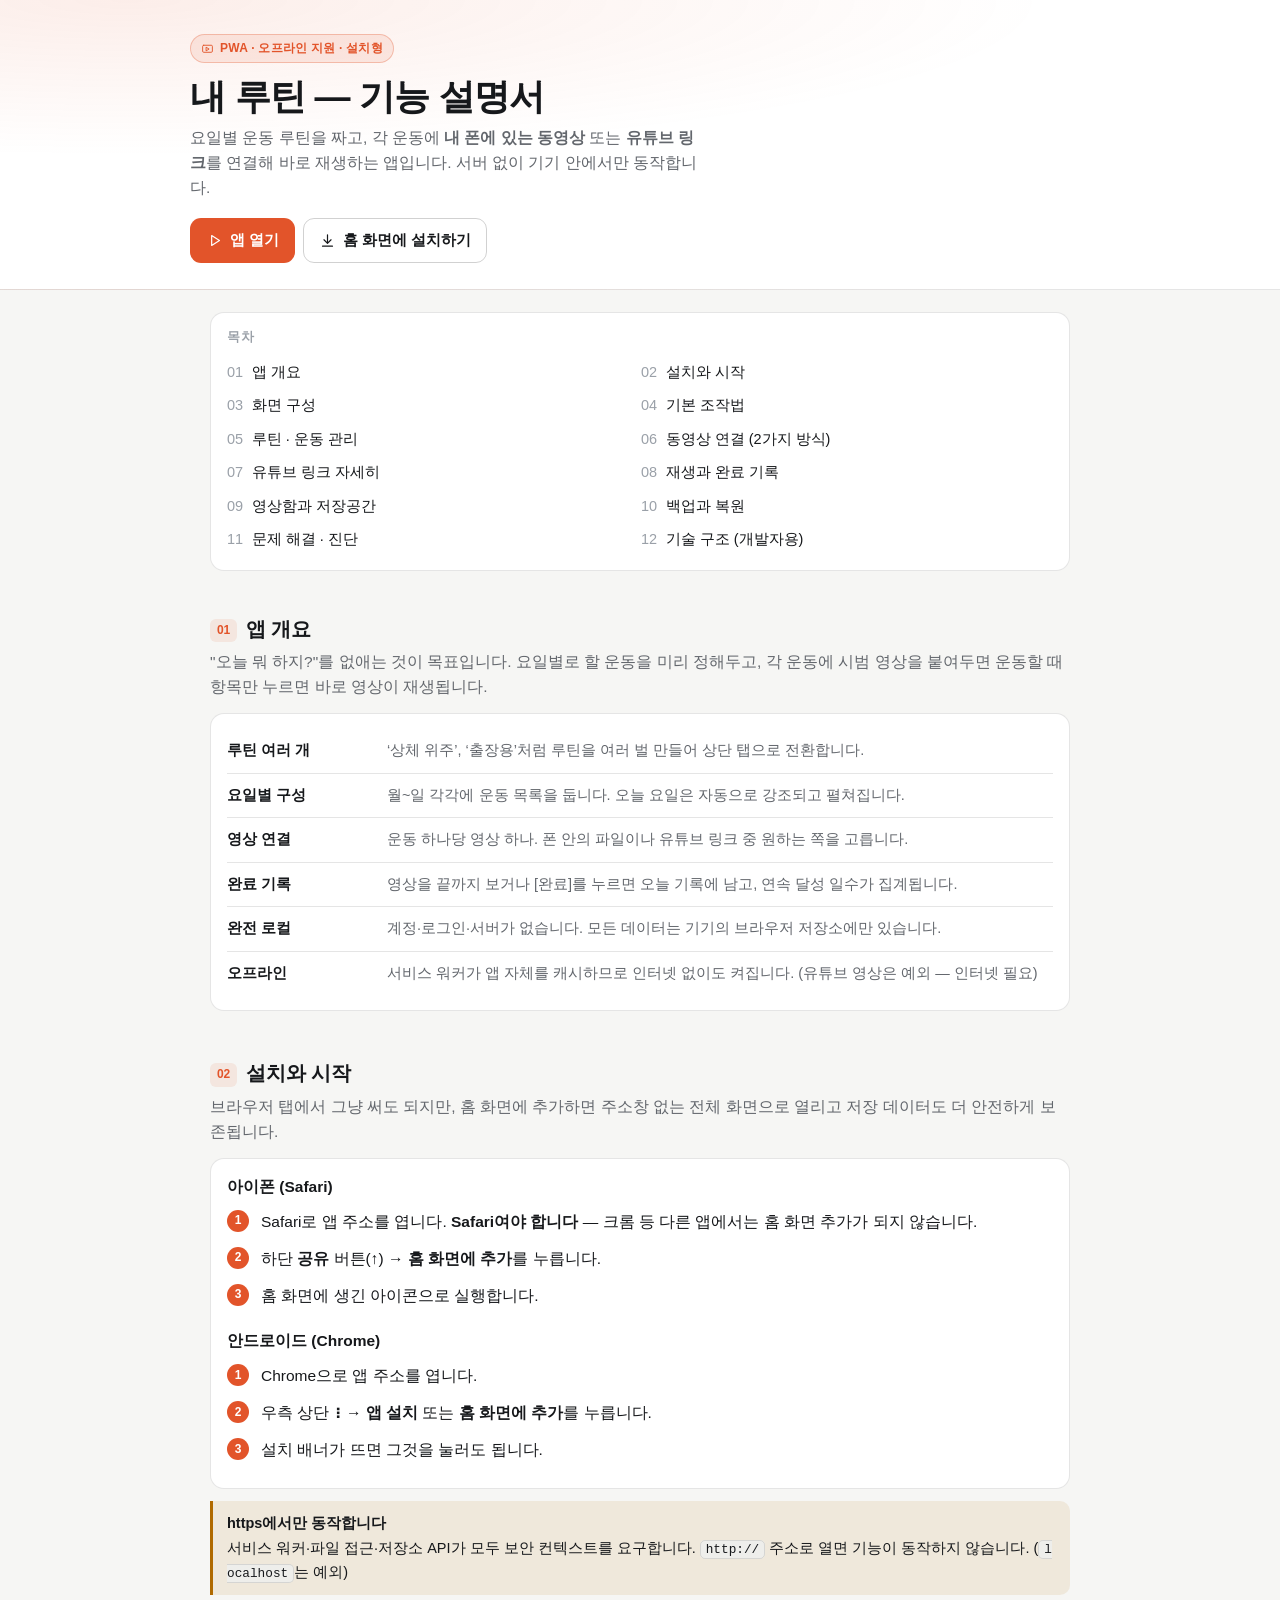
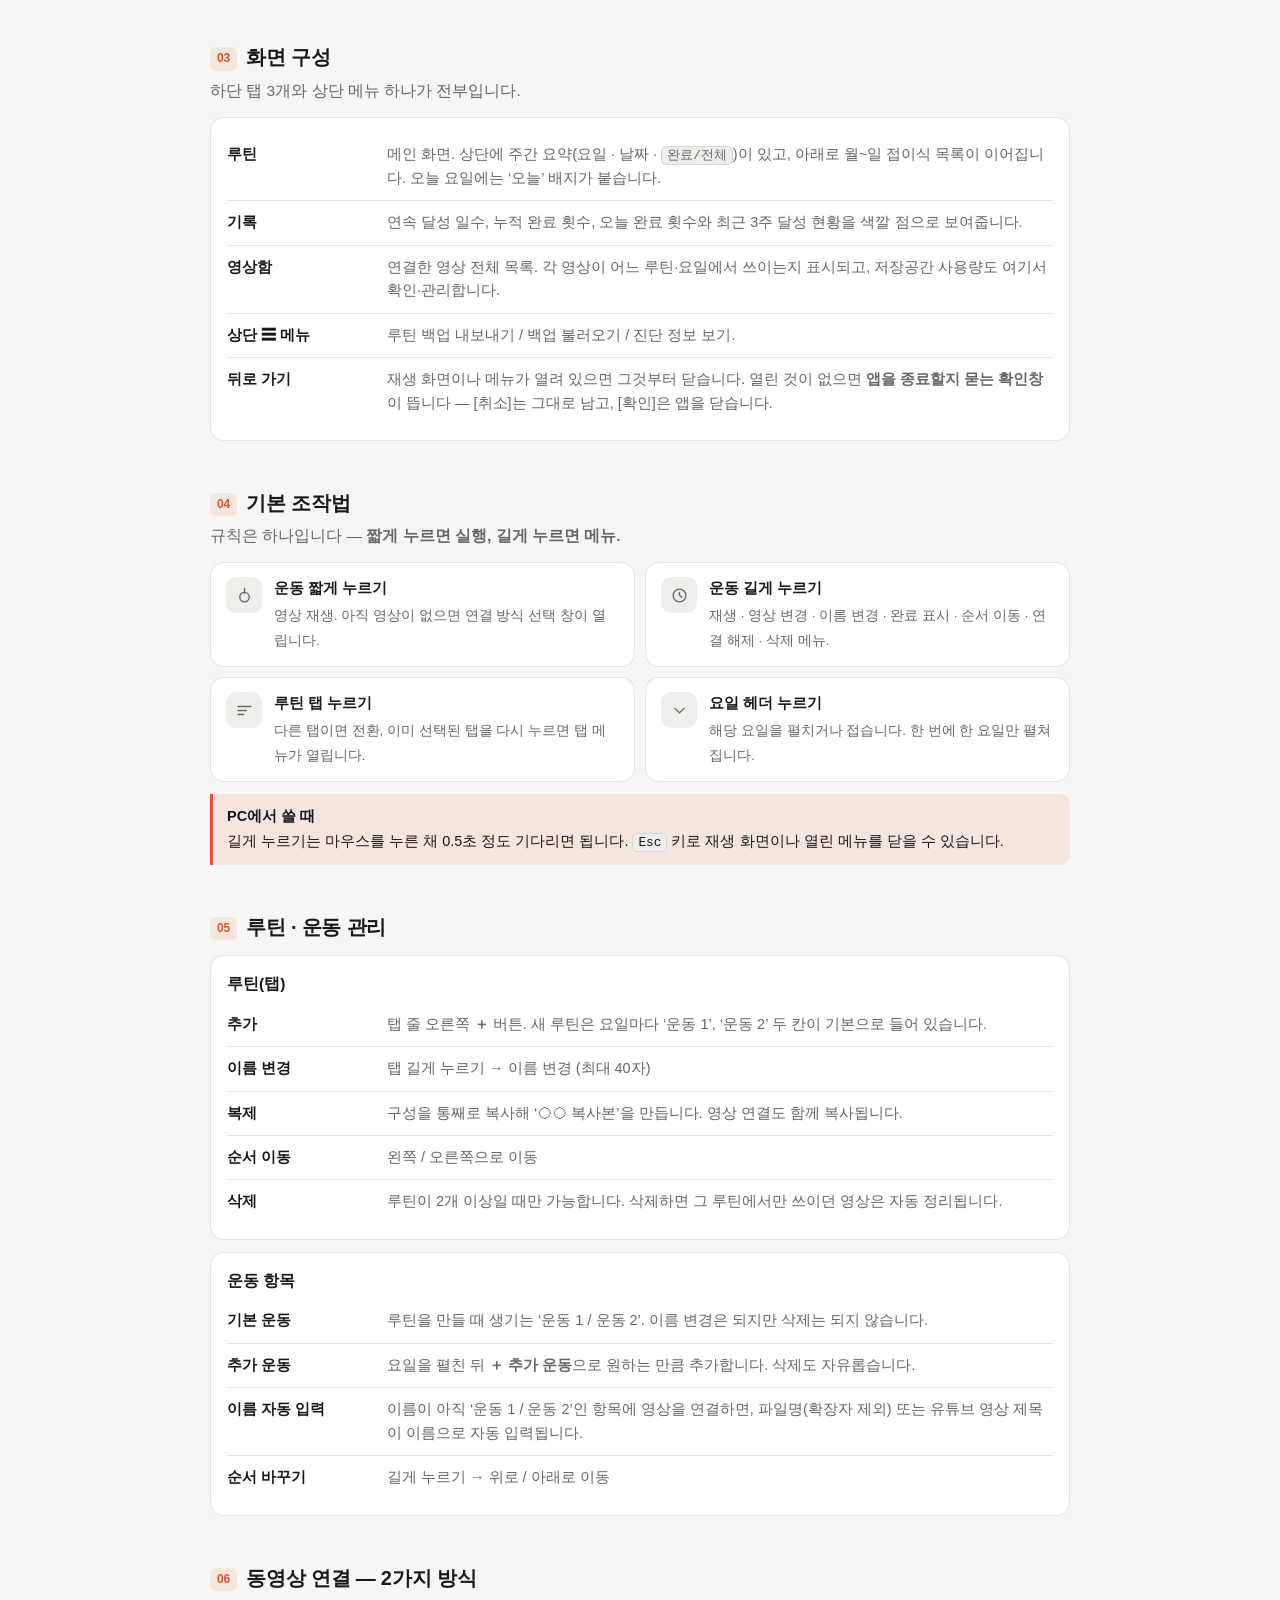
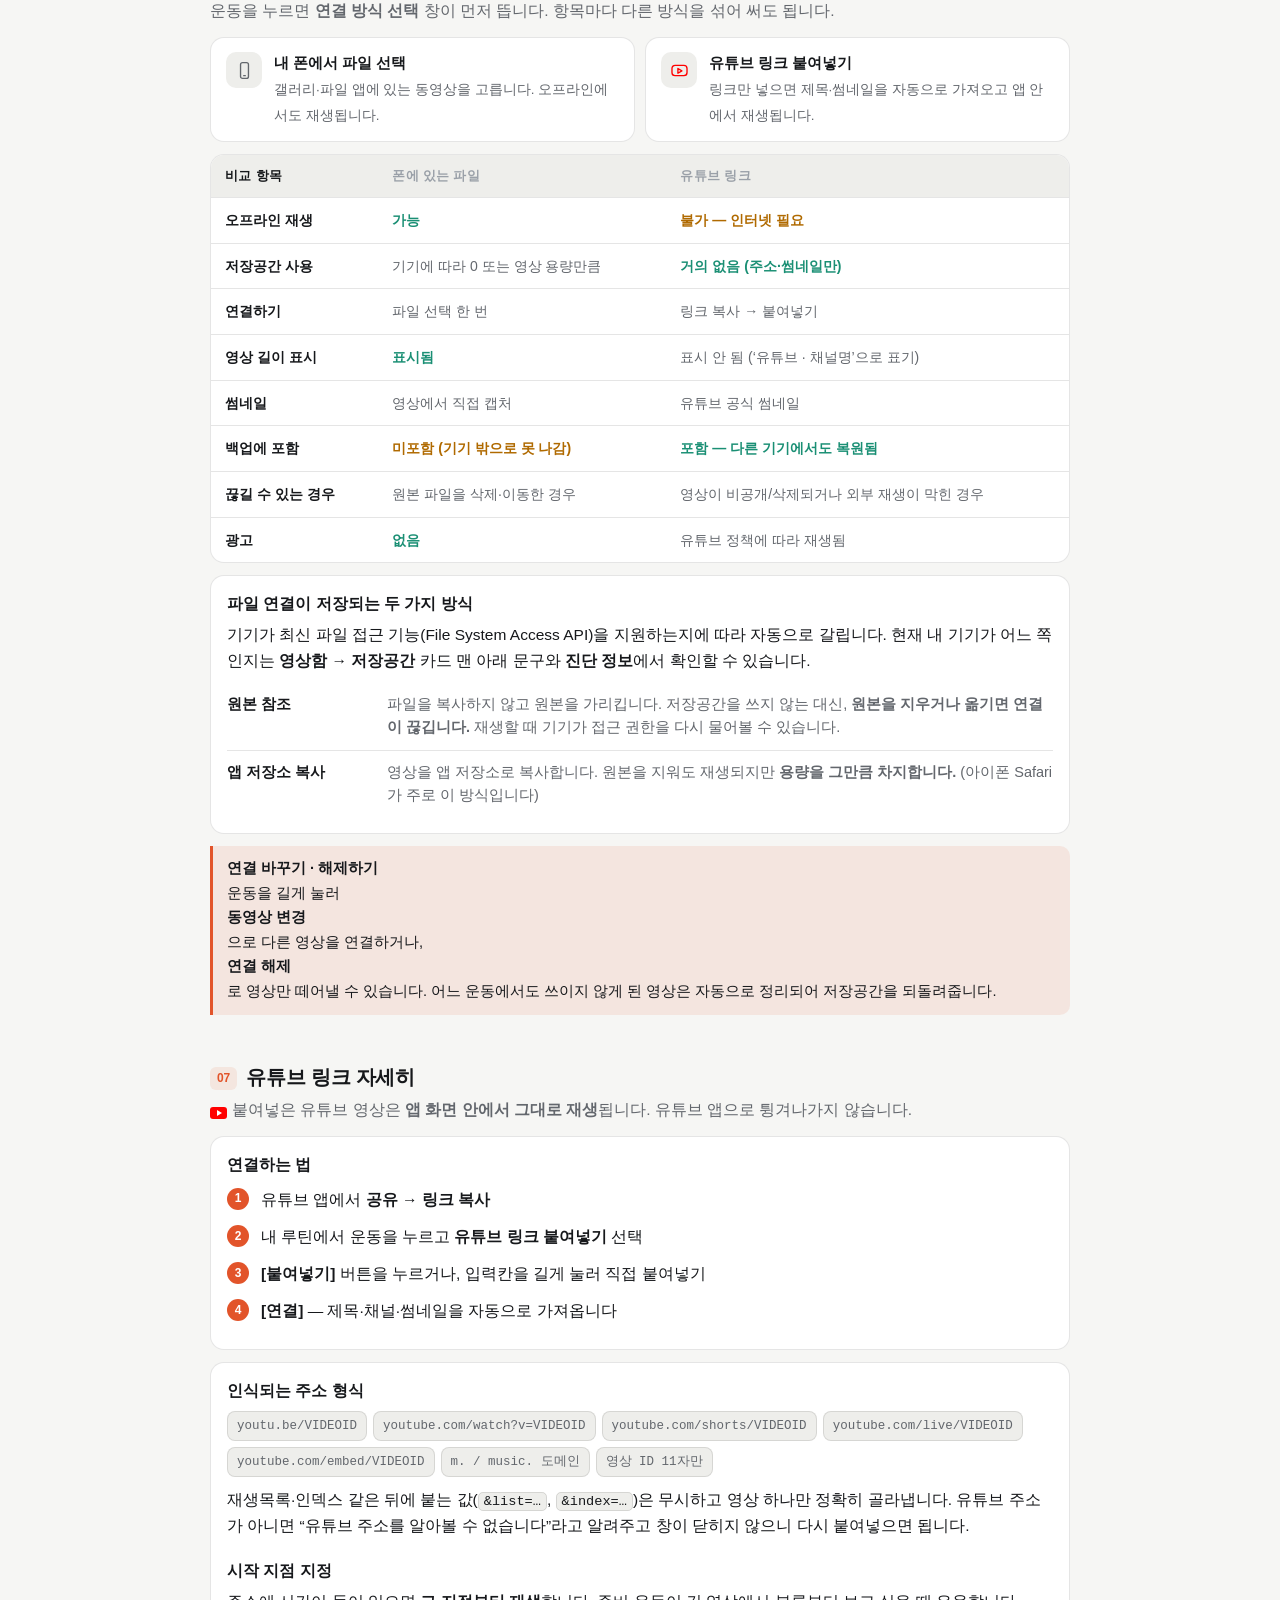
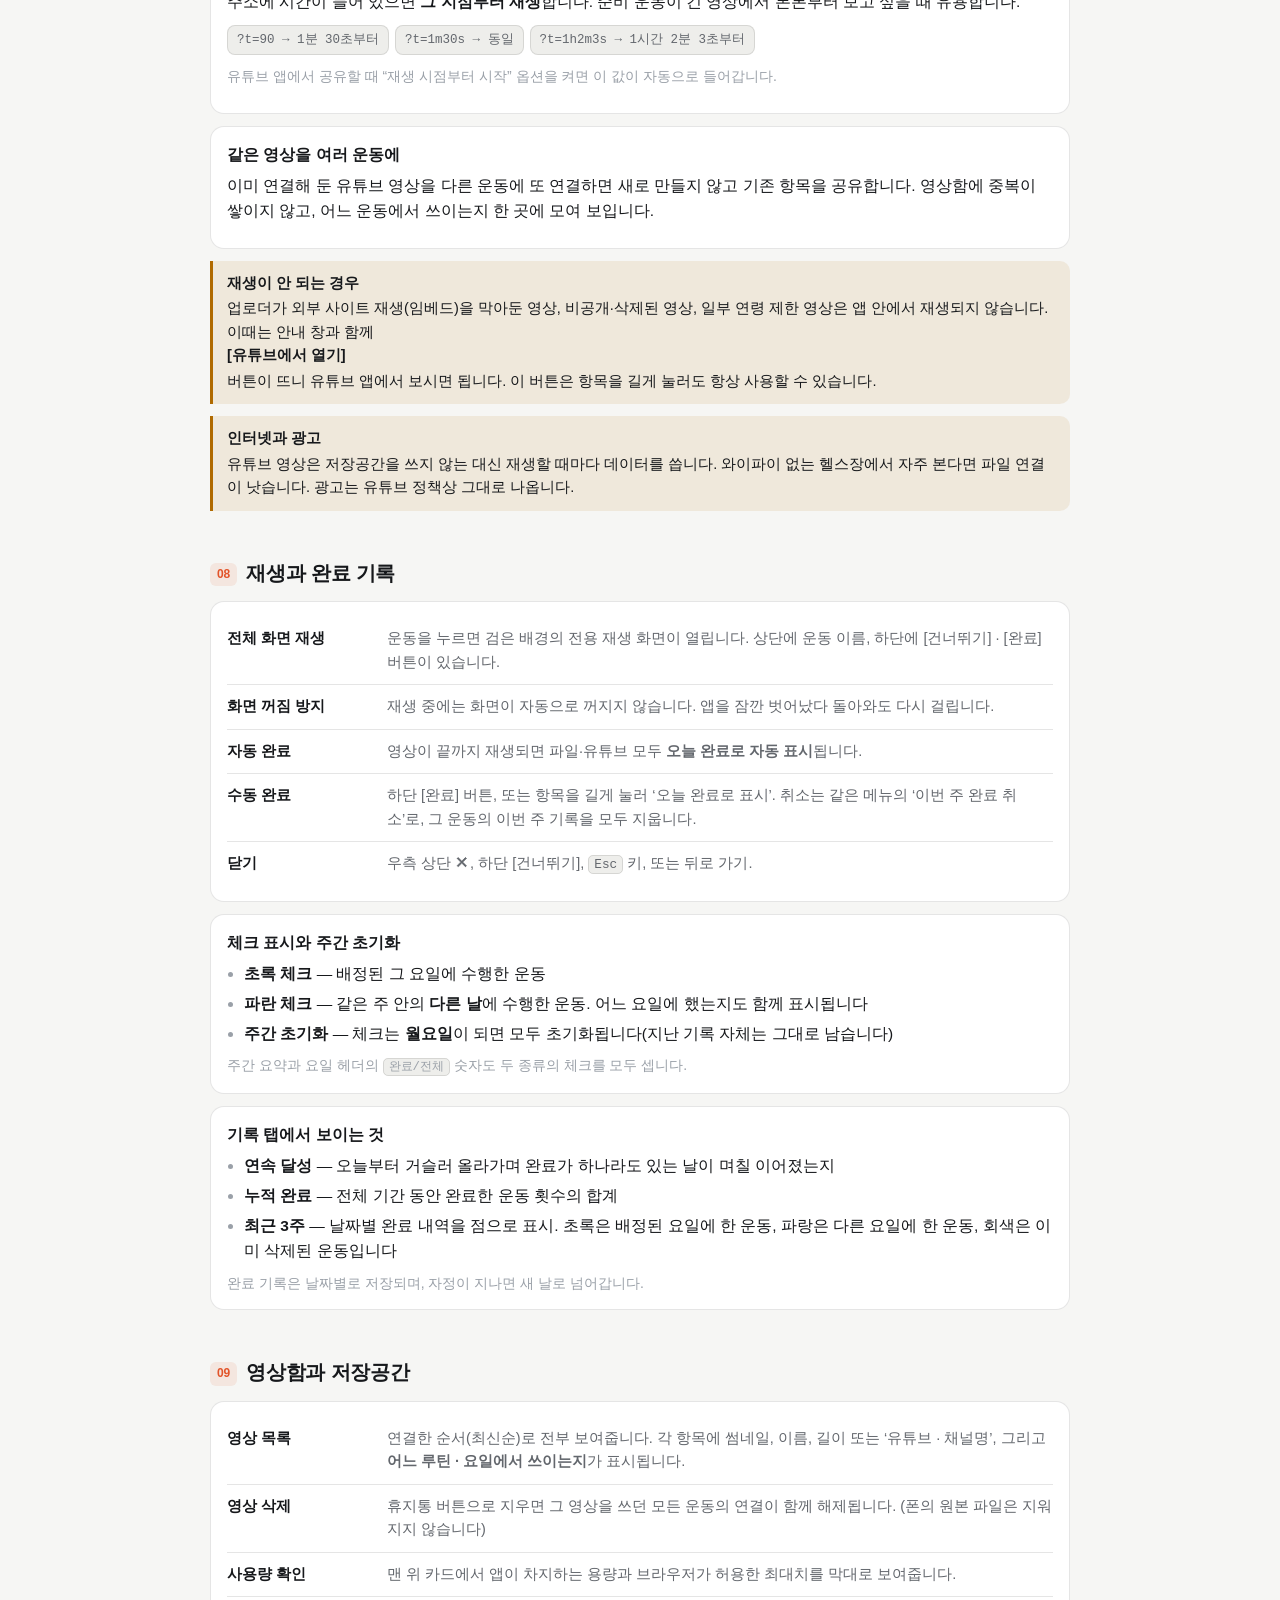
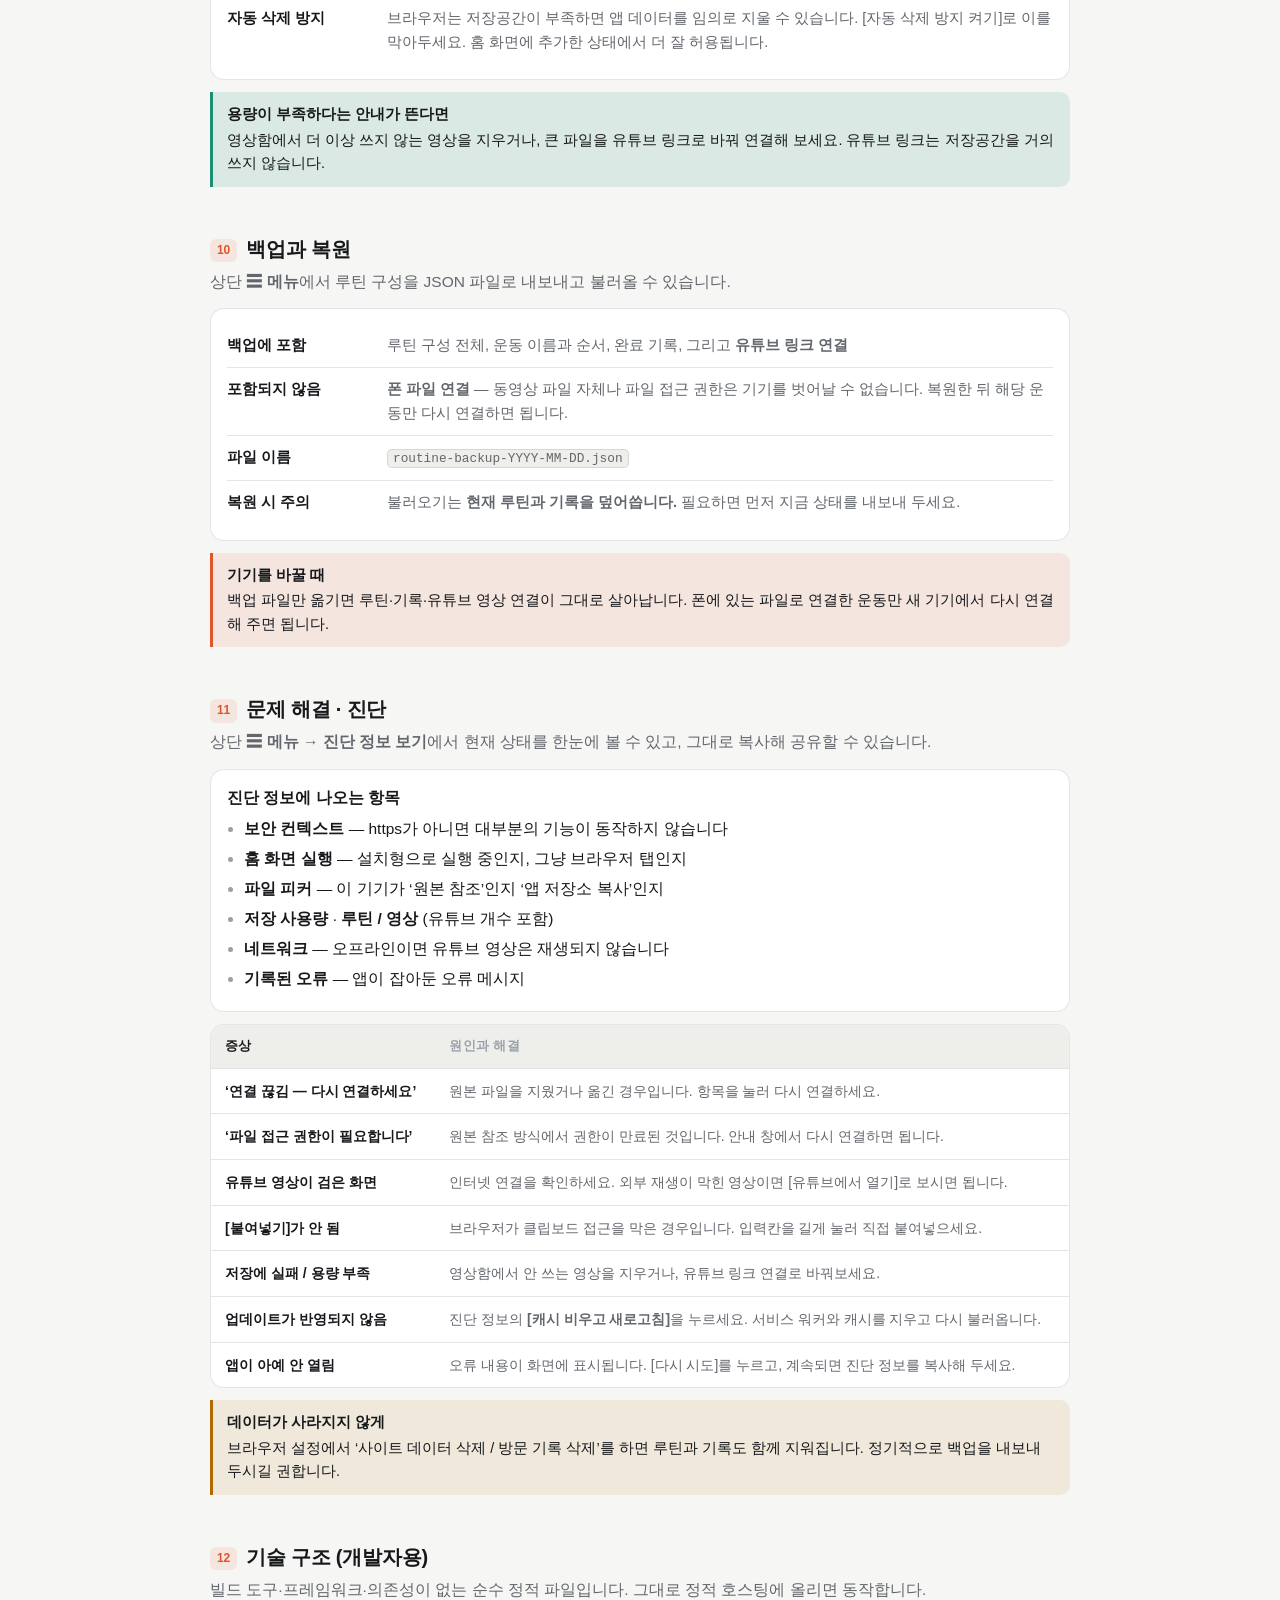
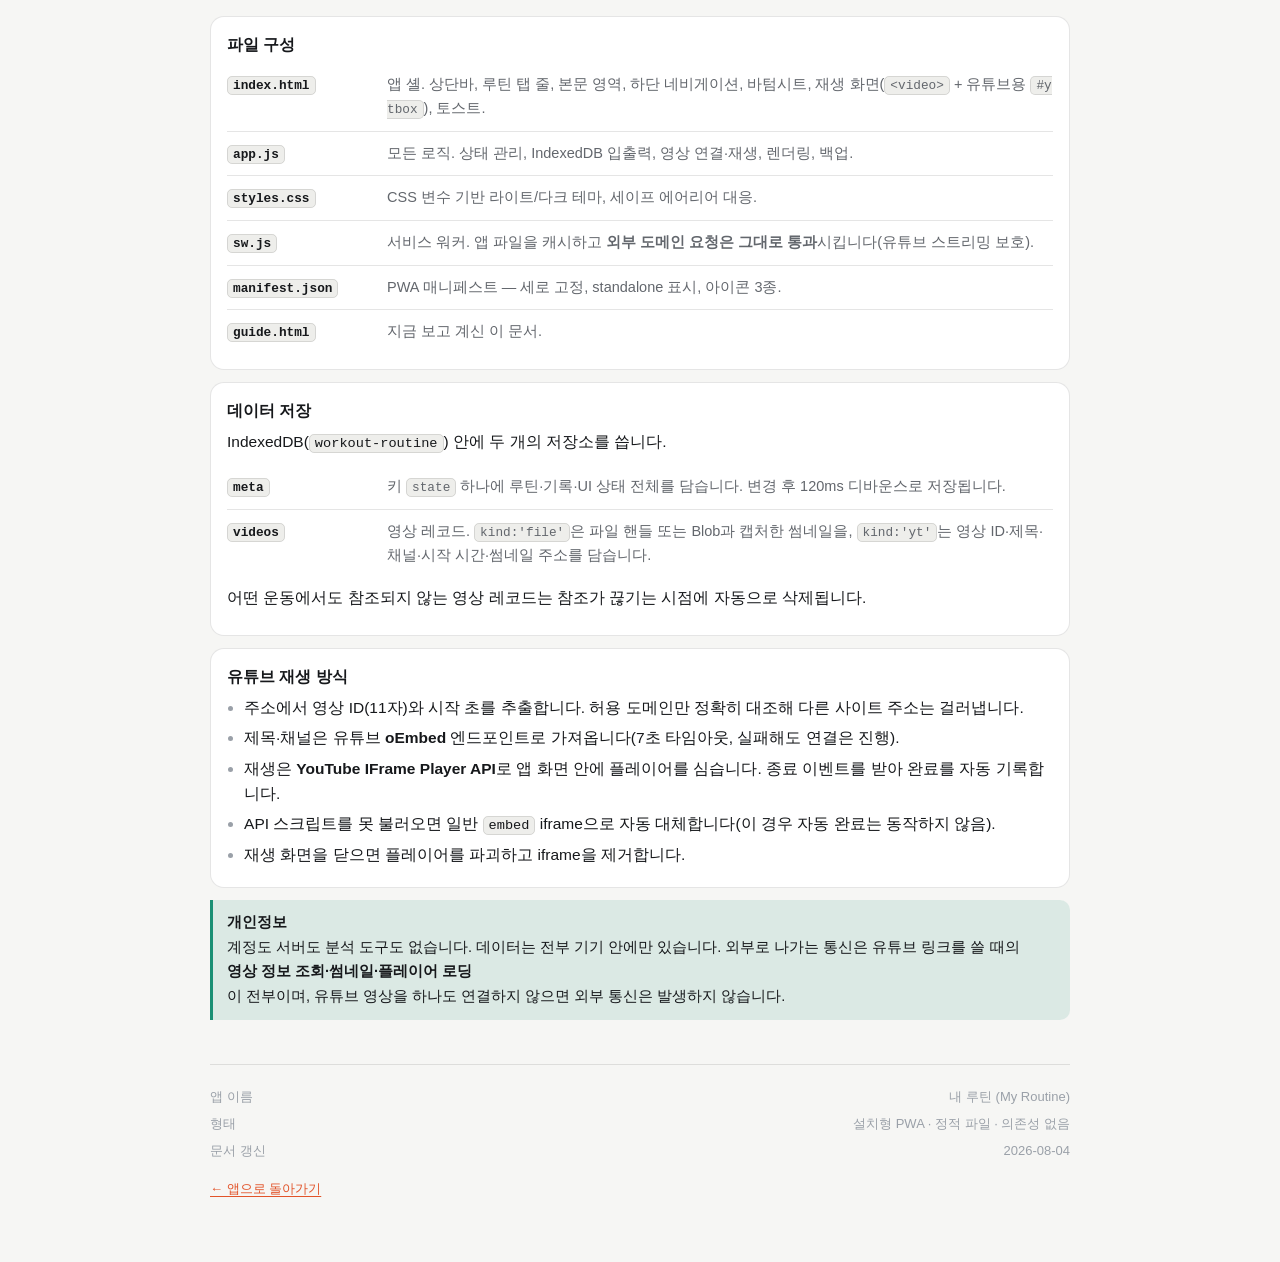
==== commit cbe2a761: "루틴 탭 주간 요약 개선 + 주간 완료 체크 + 뒤로 가기 종료 확인 - 주간 요약 칸에 날짜를 함께 표시(1일에는 월/일) - 주간 요약과 요일 헤더 숫자를 '연결됨/전체'에서 " ====
--- a/guide.html
+++ b/guide.html
@@ -297,11 +297,11 @@
       <dl class="rows">
         <div>
           <dt>루틴</dt>
-          <dd>메인 화면. 상단에 주간 요약(요일별 <code>연결됨/전체</code>)이 있고, 아래로 월~일 접이식 목록이 이어집니다. 오늘 요일에는 ‘오늘’ 배지가 붙고 완료 개수가 표시됩니다.</dd>
+          <dd>메인 화면. 상단에 주간 요약(요일 · 날짜 · <code>완료/전체</code>)이 있고, 아래로 월~일 접이식 목록이 이어집니다. 오늘 요일에는 ‘오늘’ 배지가 붙습니다.</dd>
         </div>
         <div>
           <dt>기록</dt>
-          <dd>연속 달성 일수, 누적 완료 횟수, 오늘 완료 횟수와 최근 3주 달성 현황을 점으로 보여줍니다.</dd>
+          <dd>연속 달성 일수, 누적 완료 횟수, 오늘 완료 횟수와 최근 3주 달성 현황을 색깔 점으로 보여줍니다.</dd>
         </div>
         <div>
           <dt>영상함</dt>
@@ -310,6 +310,10 @@
         <div>
           <dt>상단 ☰ 메뉴</dt>
           <dd>루틴 백업 내보내기 / 백업 불러오기 / 진단 정보 보기.</dd>
+        </div>
+        <div>
+          <dt>뒤로 가기</dt>
+          <dd>재생 화면이나 메뉴가 열려 있으면 그것부터 닫습니다. 열린 것이 없으면 <b>앱을 종료할지 묻는 확인창</b>이 뜹니다 — [취소]는 그대로 남고, [확인]은 앱을 닫습니다.</dd>
         </div>
       </dl>
     </div>
@@ -489,9 +493,19 @@
         <div><dt>전체 화면 재생</dt><dd>운동을 누르면 검은 배경의 전용 재생 화면이 열립니다. 상단에 운동 이름, 하단에 [건너뛰기] · [완료] 버튼이 있습니다.</dd></div>
         <div><dt>화면 꺼짐 방지</dt><dd>재생 중에는 화면이 자동으로 꺼지지 않습니다. 앱을 잠깐 벗어났다 돌아와도 다시 걸립니다.</dd></div>
         <div><dt>자동 완료</dt><dd>영상이 끝까지 재생되면 파일·유튜브 모두 <b>오늘 완료로 자동 표시</b>됩니다.</dd></div>
-        <div><dt>수동 완료</dt><dd>하단 [완료] 버튼, 또는 항목을 길게 눌러 ‘오늘 완료로 표시’. 같은 방법으로 취소도 됩니다.</dd></div>
-        <div><dt>닫기</dt><dd>우측 상단 ✕, 하단 [건너뛰기], 또는 <code>Esc</code> 키.</dd></div>
-      </dl>
+        <div><dt>수동 완료</dt><dd>하단 [완료] 버튼, 또는 항목을 길게 눌러 ‘오늘 완료로 표시’. 취소는 같은 메뉴의 ‘이번 주 완료 취소’로, 그 운동의 이번 주 기록을 모두 지웁니다.</dd></div>
+        <div><dt>닫기</dt><dd>우측 상단 ✕, 하단 [건너뛰기], <code>Esc</code> 키, 또는 뒤로 가기.</dd></div>
+      </dl>
+    </div>
+
+    <div class="card">
+      <h3>체크 표시와 주간 초기화</h3>
+      <ul class="plain">
+        <li><b>초록 체크</b> — 배정된 그 요일에 수행한 운동</li>
+        <li><b>파란 체크</b> — 같은 주 안의 <b>다른 날</b>에 수행한 운동. 어느 요일에 했는지도 함께 표시됩니다</li>
+        <li><b>주간 초기화</b> — 체크는 <b>월요일</b>이 되면 모두 초기화됩니다(지난 기록 자체는 그대로 남습니다)</li>
+      </ul>
+      <p style="margin:8px 0 0;font-size:14px;color:var(--faint)">주간 요약과 요일 헤더의 <code>완료/전체</code> 숫자도 두 종류의 체크를 모두 셉니다.</p>
     </div>
 
     <div class="card">
@@ -499,7 +513,7 @@
       <ul class="plain">
         <li><b>연속 달성</b> — 오늘부터 거슬러 올라가며 완료가 하나라도 있는 날이 며칠 이어졌는지</li>
         <li><b>누적 완료</b> — 전체 기간 동안 완료한 운동 횟수의 합계</li>
-        <li><b>최근 3주</b> — 날짜별 완료 개수를 점으로 표시</li>
+        <li><b>최근 3주</b> — 날짜별 완료 내역을 점으로 표시. 초록은 배정된 요일에 한 운동, 파랑은 다른 요일에 한 운동, 회색은 이미 삭제된 운동입니다</li>
       </ul>
       <p style="margin:8px 0 0;font-size:14px;color:var(--faint)">완료 기록은 날짜별로 저장되며, 자정이 지나면 새 날로 넘어갑니다.</p>
     </div>
@@ -629,7 +643,7 @@
   <footer>
     <div class="kv"><span>앱 이름</span><span>내 루틴 (My Routine)</span></div>
     <div class="kv"><span>형태</span><span>설치형 PWA · 정적 파일 · 의존성 없음</span></div>
-    <div class="kv"><span>문서 갱신</span><span>2026-07-29</span></div>
+    <div class="kv"><span>문서 갱신</span><span>2026-08-04</span></div>
     <p style="margin-top:14px"><a href="./index.html">← 앱으로 돌아가기</a></p>
   </footer>
 
